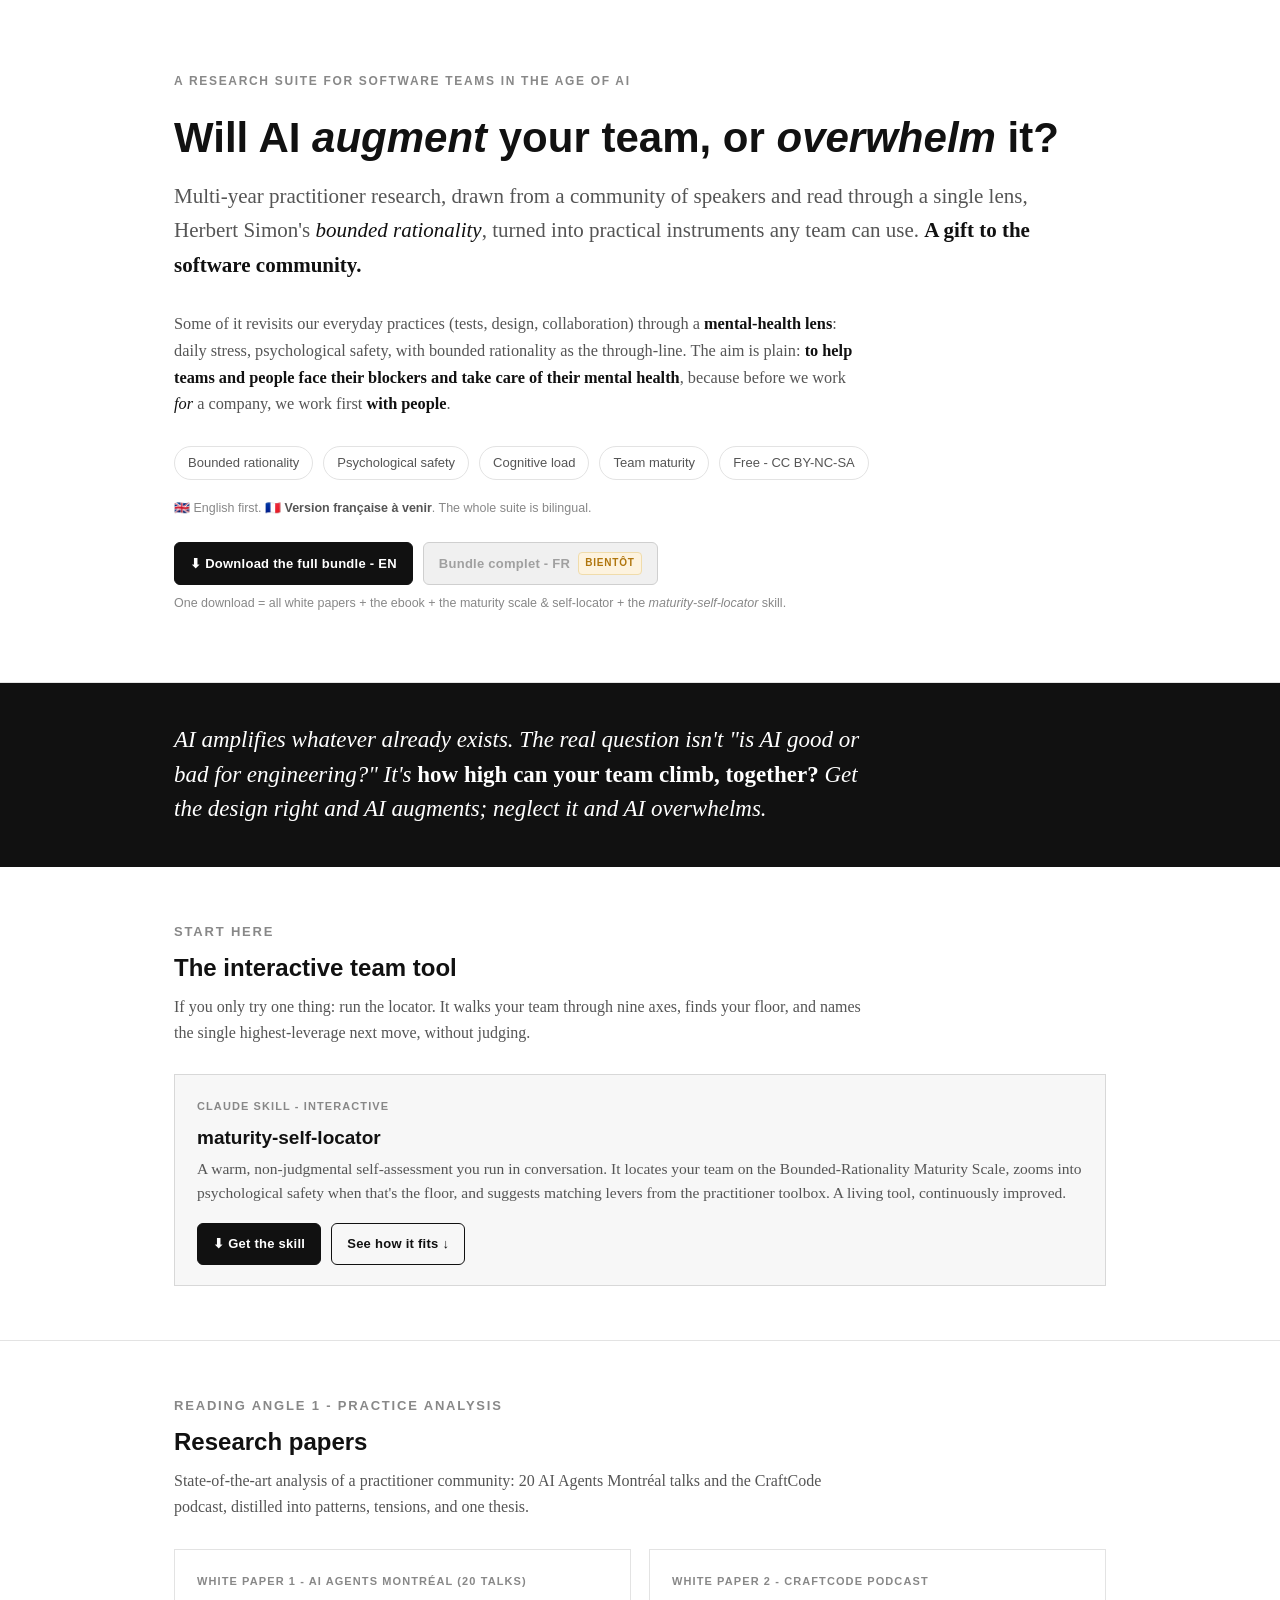
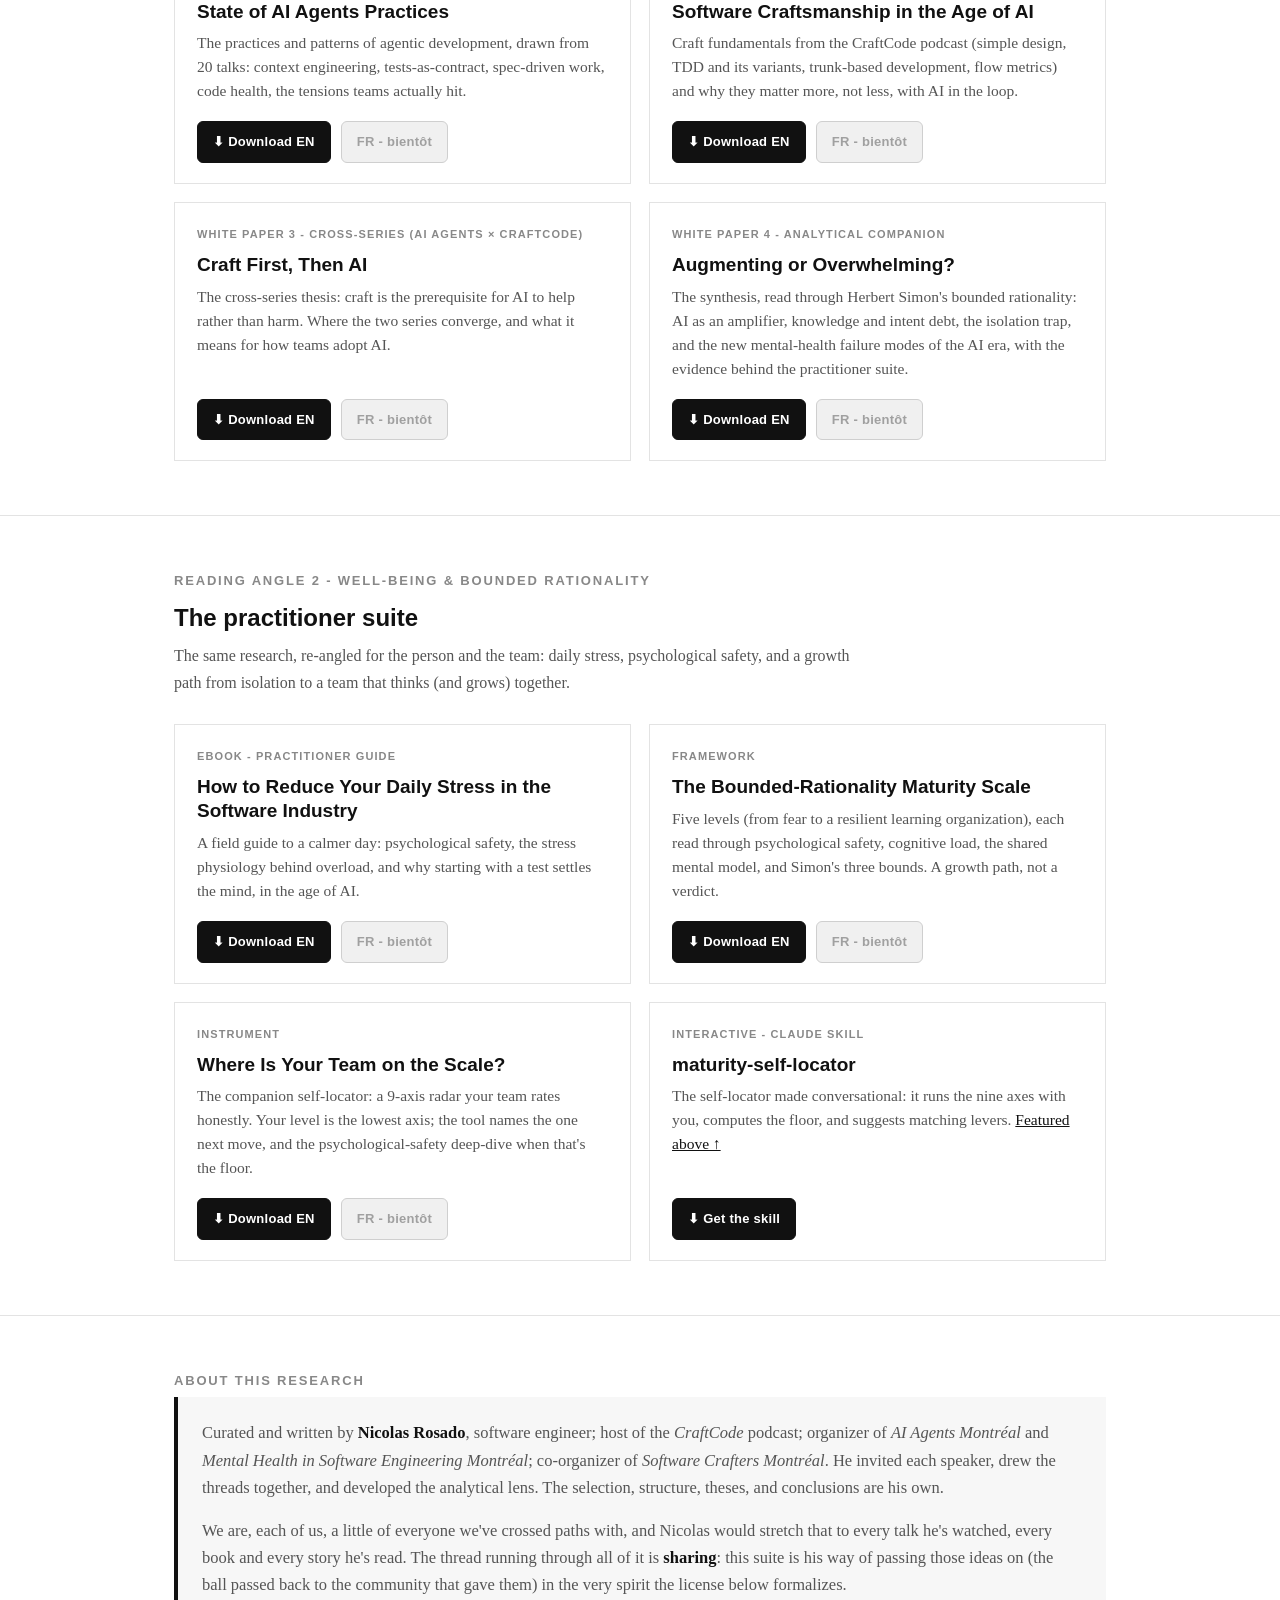
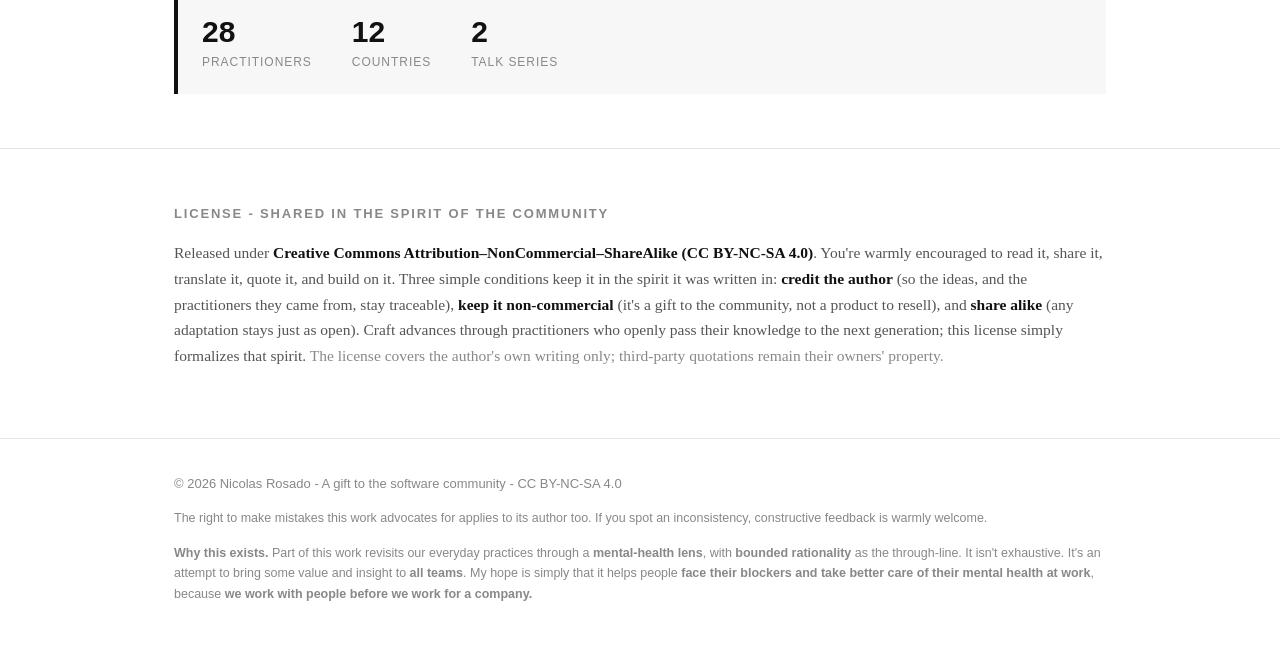
==== research/bounded-rationality/index.html @ 5bdb42a4 "Landing: wire download CTAs to GitHub Release v1.0.0 (EN), remove build note Bundle + 7 docs + the m" ====
<!DOCTYPE html>
<html lang="en">
<head>
<meta charset="utf-8">
<meta name="viewport" content="width=device-width, initial-scale=1">
<title>Augmenting or Overwhelming? A research suite for software teams in the age of AI</title>
<meta name="description" content="A free research suite for software teams in the age of AI: three research papers, a practitioner ebook, a maturity scale, and an interactive team tool. Read through one lens: Herbert Simon's bounded rationality. A gift to the software community (CC BY-NC-SA).">
<style>
  :root{
    --ink:#111; --body:#1a1a1a; --muted:#555; --faint:#888; --hair:#e3e3e3;
    --bg:#ffffff; --panel:#f7f7f7; --panel2:#fafafa;
    --sans:'Helvetica Neue',Arial,sans-serif; --serif:Georgia,'Times New Roman',serif;
    --maxw:980px;
  }
  *{box-sizing:border-box}
  html{scroll-behavior:smooth}
  body{margin:0;background:var(--bg);color:var(--body);font-family:var(--serif);font-size:18px;line-height:1.65;-webkit-font-smoothing:antialiased}
  a{color:var(--ink)}
  .wrap{max-width:var(--maxw);margin:0 auto;padding:0 24px}
  h1,h2,h3,.k{font-family:var(--sans)}
  .k{font-size:12px;text-transform:uppercase;letter-spacing:.14em;color:var(--faint);font-weight:700}

  /* hero */
  header.hero{border-bottom:1px solid var(--hair);padding:72px 0 56px}
  .hero .k{margin-bottom:22px}
  .hero h1{font-size:42px;line-height:1.12;font-weight:800;color:var(--ink);margin:0 0 18px}
  .hero .lede{font-size:21px;color:var(--muted);margin:0 0 28px;max-width:42em}
  .hero .lede em{font-style:italic;color:var(--ink)}
  .tags{display:flex;flex-wrap:wrap;gap:10px;font-family:var(--sans);font-size:13px}
  .tag{border:1px solid var(--hair);border-radius:999px;padding:5px 13px;color:var(--muted)}

  /* thesis band */
  .thesis{background:var(--ink);color:#fff;margin:0;padding:40px 0}
  .thesis p{font-family:var(--serif);font-style:italic;font-size:23px;line-height:1.5;margin:0;max-width:30em}
  .thesis strong{font-style:normal;font-weight:700}

  section{padding:54px 0}
  section + section{border-top:1px solid var(--hair)}
  .sec-h{margin:0 0 6px;font-size:13px}
  .sec-sub{color:var(--muted);font-size:16px;margin:0 0 28px;max-width:44em}
  h2.group{font-size:24px;font-weight:800;color:var(--ink);margin:0 0 6px}

  /* cards */
  .grid{display:grid;grid-template-columns:1fr 1fr;gap:18px}
  @media(max-width:720px){.grid{grid-template-columns:1fr}.hero h1{font-size:32px}}
  .card{border:1px solid var(--hair);background:var(--bg);padding:22px 22px 20px;display:flex;flex-direction:column}
  .card .doctype{font-family:var(--sans);font-size:11px;text-transform:uppercase;letter-spacing:.1em;color:var(--faint);font-weight:700;margin-bottom:10px}
  .card h3{font-size:19px;line-height:1.25;font-weight:700;color:var(--ink);margin:0 0 8px}
  .card p{font-size:15.5px;color:var(--muted);line-height:1.55;margin:0 0 18px;flex:1}
  .card.feature{grid-column:1 / -1;background:var(--panel);border-color:#d8d8d8}

  /* buttons */
  .btns{display:flex;flex-wrap:wrap;gap:10px;font-family:var(--sans)}
  .btn{font-size:13px;font-weight:700;letter-spacing:.02em;padding:9px 15px;border-radius:6px;border:1px solid var(--ink);background:var(--ink);color:#fff;text-decoration:none;display:inline-flex;align-items:center;gap:8px}
  .btn.ghost{background:transparent;color:var(--ink)}
  .btn[aria-disabled="true"]{border-color:#cfcfcf;background:#f0f0f0;color:#a0a0a0;cursor:not-allowed}
  .soon{font-size:10px;font-weight:700;text-transform:uppercase;letter-spacing:.08em;color:#b0760e;background:#fdf3df;border:1px solid #f0dcab;border-radius:4px;padding:2px 6px}

  /* about / license */
  .panelbox{background:var(--panel);border-left:4px solid var(--ink);padding:22px 24px;margin:0}
  .stats{display:flex;gap:40px;flex-wrap:wrap;margin:18px 0 0}
  .stat .n{font-family:var(--sans);font-size:30px;font-weight:800;color:var(--ink);line-height:1}
  .stat .l{font-family:var(--sans);font-size:12px;color:var(--faint);text-transform:uppercase;letter-spacing:.08em;margin-top:6px}
  .license{font-size:15.5px;color:var(--muted)}
  .license strong{color:var(--ink)}

  footer{border-top:1px solid var(--hair);padding:34px 0 56px;font-family:var(--sans);font-size:13px;color:var(--faint)}
  footer a{color:var(--muted)}
  .note{font-family:var(--sans);font-size:12.5px;color:var(--faint);margin-top:14px}
</style>
</head>
<body>

<header class="hero">
  <div class="wrap">
    <div class="k">A research suite for software teams in the age of AI</div>
    <h1>Will AI <em>augment</em> your team, or <em>overwhelm</em> it?</h1>
    <p class="lede">Multi-year practitioner research, drawn from a community of speakers and read through a single lens, Herbert&nbsp;Simon's <em>bounded rationality</em>, turned into practical instruments any team can use. <strong style="color:var(--ink)">A gift to the software community.</strong></p>
    <p class="lede" style="font-size:1.02rem;color:var(--muted)">Some of it revisits our everyday practices (tests, design, collaboration) through a <strong style="color:var(--ink)">mental-health lens</strong>: daily stress, psychological safety, with bounded rationality as the through-line. The aim is plain: <strong style="color:var(--ink)">to help teams and people face their blockers and take care of their mental health</strong>, because before we work <em>for</em> a company, we work first <strong style="color:var(--ink)">with people</strong>.</p>
    <div class="tags">
      <span class="tag">Bounded rationality</span>
      <span class="tag">Psychological safety</span>
      <span class="tag">Cognitive load</span>
      <span class="tag">Team maturity</span>
      <span class="tag">Free - CC BY-NC-SA</span>
    </div>
    <p class="note" style="margin-top:18px">🇬🇧 English first. 🇫🇷 <strong style="color:var(--muted)">Version française à venir</strong>. The whole suite is bilingual.</p>
    <div class="btns" style="margin-top:24px">
      <a class="btn" href="https://github.com/nicolasrosado/aiagents-montreal/releases/download/bounded-rationality-v1.0.0/bounded-rationality-suite-en-v1.0.0.zip">⬇ Download the full bundle - EN</a>
      <span class="btn ghost" aria-disabled="true">Bundle complet - FR <span class="soon">bientôt</span></span>
    </div>
    <p class="note" style="margin-top:8px">One download = all white papers + the ebook + the maturity scale &amp; self-locator + the <em>maturity-self-locator</em> skill.</p>
  </div>
</header>

<div class="thesis">
  <div class="wrap">
    <p>AI amplifies whatever already exists. The real question isn't <em>"is AI good or bad for engineering?"</em> It's <strong>how high can your team climb, together?</strong> Get the design right and AI augments; neglect it and AI overwhelms.</p>
  </div>
</div>

<!-- INTERACTIVE TOOL - featured -->
<section id="start">
  <div class="wrap">
    <div class="k sec-h">Start here</div>
    <h2 class="group">The interactive team tool</h2>
    <p class="sec-sub">If you only try one thing: run the locator. It walks your team through nine axes, finds your floor, and names the single highest-leverage next move, without judging.</p>
    <div class="grid">
      <div class="card feature">
        <div class="doctype">Claude skill - interactive</div>
        <h3>maturity-self-locator</h3>
        <p>A warm, non-judgmental self-assessment you run in conversation. It locates your team on the Bounded-Rationality Maturity Scale, zooms into psychological safety when that's the floor, and suggests matching levers from the practitioner toolbox. A living tool, continuously improved.</p>
        <div class="btns">
          <a class="btn" href="https://github.com/nicolasrosado/aiagents-montreal/releases/download/bounded-rationality-v1.0.0/maturity-self-locator-skill-v1.0.0.zip">⬇ Get the skill</a>
          <a class="btn ghost" href="#suite">See how it fits ↓</a>
        </div>
      </div>
    </div>
  </div>
</section>

<!-- RESEARCH PAPERS -->
<section id="suite">
  <div class="wrap">
    <div class="k sec-h">Reading angle 1 - practice analysis</div>
    <h2 class="group">Research papers</h2>
    <p class="sec-sub">State-of-the-art analysis of a practitioner community: 20 AI Agents Montréal talks and the CraftCode podcast, distilled into patterns, tensions, and one thesis.</p>
    <div class="grid">

      <div class="card">
        <div class="doctype">White paper 1 - AI Agents Montréal (20 talks)</div>
        <h3>State of AI Agents Practices</h3>
        <p>The practices and patterns of agentic development, drawn from 20 talks: context engineering, tests-as-contract, spec-driven work, code health, the tensions teams actually hit.</p>
        <div class="btns"><a class="btn" href="https://github.com/nicolasrosado/aiagents-montreal/releases/download/bounded-rationality-v1.0.0/state-of-ai-agents-practices.pdf">⬇ Download EN</a><span class="btn ghost" aria-disabled="true">FR - bientôt</span></div>
      </div>

      <div class="card">
        <div class="doctype">White paper 2 - CraftCode podcast</div>
        <h3>Software Craftsmanship in the Age of AI</h3>
        <p>Craft fundamentals from the CraftCode podcast (simple design, TDD and its variants, trunk-based development, flow metrics) and why they matter more, not less, with AI in the loop.</p>
        <div class="btns"><a class="btn" href="https://github.com/nicolasrosado/aiagents-montreal/releases/download/bounded-rationality-v1.0.0/software-craftsmanship-in-the-age-of-ai.pdf">⬇ Download EN</a><span class="btn ghost" aria-disabled="true">FR - bientôt</span></div>
      </div>

      <div class="card">
        <div class="doctype">White paper 3 - cross-series (AI Agents × CraftCode)</div>
        <h3>Craft First, Then AI</h3>
        <p>The cross-series thesis: craft is the prerequisite for AI to help rather than harm. Where the two series converge, and what it means for how teams adopt AI.</p>
        <div class="btns"><a class="btn" href="https://github.com/nicolasrosado/aiagents-montreal/releases/download/bounded-rationality-v1.0.0/craft-first-then-ai.pdf">⬇ Download EN</a><span class="btn ghost" aria-disabled="true">FR - bientôt</span></div>
      </div>

      <div class="card">
        <div class="doctype">White paper 4 - analytical companion</div>
        <h3>Augmenting or Overwhelming?</h3>
        <p>The synthesis, read through Herbert Simon's bounded rationality: AI as an amplifier, knowledge and intent debt, the isolation trap, and the new mental-health failure modes of the AI era, with the evidence behind the practitioner suite.</p>
        <div class="btns"><a class="btn" href="https://github.com/nicolasrosado/aiagents-montreal/releases/download/bounded-rationality-v1.0.0/augmenting-or-overwhelming.pdf">⬇ Download EN</a><span class="btn ghost" aria-disabled="true">FR - bientôt</span></div>
      </div>

    </div>
  </div>
</section>

<!-- PRACTITIONER SUITE -->
<section id="practitioner">
  <div class="wrap">
    <div class="k sec-h">Reading angle 2 - well-being &amp; bounded rationality</div>
    <h2 class="group">The practitioner suite</h2>
    <p class="sec-sub">The same research, re-angled for the person and the team: daily stress, psychological safety, and a growth path from isolation to a team that thinks (and grows) together.</p>
    <div class="grid">

      <div class="card">
        <div class="doctype">Ebook - practitioner guide</div>
        <h3>How to Reduce Your Daily Stress in the Software Industry</h3>
        <p>A field guide to a calmer day: psychological safety, the stress physiology behind overload, and why starting with a test settles the mind, in the age of AI.</p>
        <div class="btns"><a class="btn" href="https://github.com/nicolasrosado/aiagents-montreal/releases/download/bounded-rationality-v1.0.0/how-to-reduce-your-daily-stress.pdf">⬇ Download EN</a><span class="btn ghost" aria-disabled="true">FR - bientôt</span></div>
      </div>

      <div class="card">
        <div class="doctype">Framework</div>
        <h3>The Bounded-Rationality Maturity Scale</h3>
        <p>Five levels (from fear to a resilient learning organization), each read through psychological safety, cognitive load, the shared mental model, and Simon's three bounds. A growth path, not a verdict.</p>
        <div class="btns"><a class="btn" href="https://github.com/nicolasrosado/aiagents-montreal/releases/download/bounded-rationality-v1.0.0/bounded-rationality-maturity-scale.pdf">⬇ Download EN</a><span class="btn ghost" aria-disabled="true">FR - bientôt</span></div>
      </div>

      <div class="card">
        <div class="doctype">Instrument</div>
        <h3>Where Is Your Team on the Scale?</h3>
        <p>The companion self-locator: a 9-axis radar your team rates honestly. Your level is the lowest axis; the tool names the one next move, and the psychological-safety deep-dive when that's the floor.</p>
        <div class="btns"><a class="btn" href="https://github.com/nicolasrosado/aiagents-montreal/releases/download/bounded-rationality-v1.0.0/where-is-your-team-on-the-scale.pdf">⬇ Download EN</a><span class="btn ghost" aria-disabled="true">FR - bientôt</span></div>
      </div>

      <div class="card">
        <div class="doctype">Interactive - Claude skill</div>
        <h3>maturity-self-locator</h3>
        <p>The self-locator made conversational: it runs the nine axes with you, computes the floor, and suggests matching levers. <a href="#start">Featured above ↑</a></p>
        <div class="btns"><a class="btn" href="https://github.com/nicolasrosado/aiagents-montreal/releases/download/bounded-rationality-v1.0.0/maturity-self-locator-skill-v1.0.0.zip">⬇ Get the skill</a></div>
      </div>

    </div>
  </div>
</section>

<!-- ABOUT / PROVENANCE -->
<section id="about">
  <div class="wrap">
    <div class="k sec-h">About this research</div>
    <div class="panelbox">
      <p style="margin:0;color:var(--muted);font-size:16.5px">Curated and written by <strong style="color:var(--ink)">Nicolas Rosado</strong>, software engineer; host of the <em>CraftCode</em> podcast; organizer of <em>AI Agents Montréal</em> and <em>Mental Health in Software Engineering Montréal</em>; co-organizer of <em>Software Crafters Montréal</em>. He invited each speaker, drew the threads together, and developed the analytical lens. The selection, structure, theses, and conclusions are his own.</p>
      <p style="margin:1rem 0 0;color:var(--muted);font-size:16.5px">We are, each of us, a little of everyone we've crossed paths with, and Nicolas would stretch that to every talk he's watched, every book and every story he's read. The thread running through all of it is <strong style="color:var(--ink)">sharing</strong>: this suite is his way of passing those ideas on (the ball passed back to the community that gave them) in the very spirit the license below formalizes.</p>
      <div class="stats">
        <div class="stat"><div class="n">28</div><div class="l">practitioners</div></div>
        <div class="stat"><div class="n">12</div><div class="l">countries</div></div>
        <div class="stat"><div class="n">2</div><div class="l">talk series</div></div>
      </div>
    </div>
  </div>
</section>

<!-- LICENSE -->
<section id="license">
  <div class="wrap">
    <div class="k sec-h">License - shared in the spirit of the community</div>
    <p class="license">Released under <strong>Creative Commons Attribution–NonCommercial–ShareAlike (CC BY-NC-SA 4.0)</strong>. You're warmly encouraged to read it, share it, translate it, quote it, and build on it. Three simple conditions keep it in the spirit it was written in: <strong>credit the author</strong> (so the ideas, and the practitioners they came from, stay traceable), <strong>keep it non-commercial</strong> (it's a gift to the community, not a product to resell), and <strong>share alike</strong> (any adaptation stays just as open). Craft advances through practitioners who openly pass their knowledge to the next generation; this license simply formalizes that spirit. <span style="color:var(--faint)">The license covers the author's own writing only; third-party quotations remain their owners' property.</span></p>
  </div>
</section>

<footer>
  <div class="wrap">
    <div>© 2026 Nicolas Rosado - A gift to the software community - CC BY-NC-SA 4.0</div>
    <div class="note">The right to make mistakes this work advocates for applies to its author too. If you spot an inconsistency, constructive feedback is warmly welcome.</div>
    <div class="note"><strong>Why this exists.</strong> Part of this work revisits our everyday practices through a <strong>mental-health lens</strong>, with <strong>bounded rationality</strong> as the through-line. It isn't exhaustive. It's an attempt to bring some value and insight to <strong>all teams</strong>. My hope is simply that it helps people <strong>face their blockers and take better care of their mental health at work</strong>, because <strong>we work with people before we work for a company.</strong></div>
  </div>
</footer>

</body>
</html>
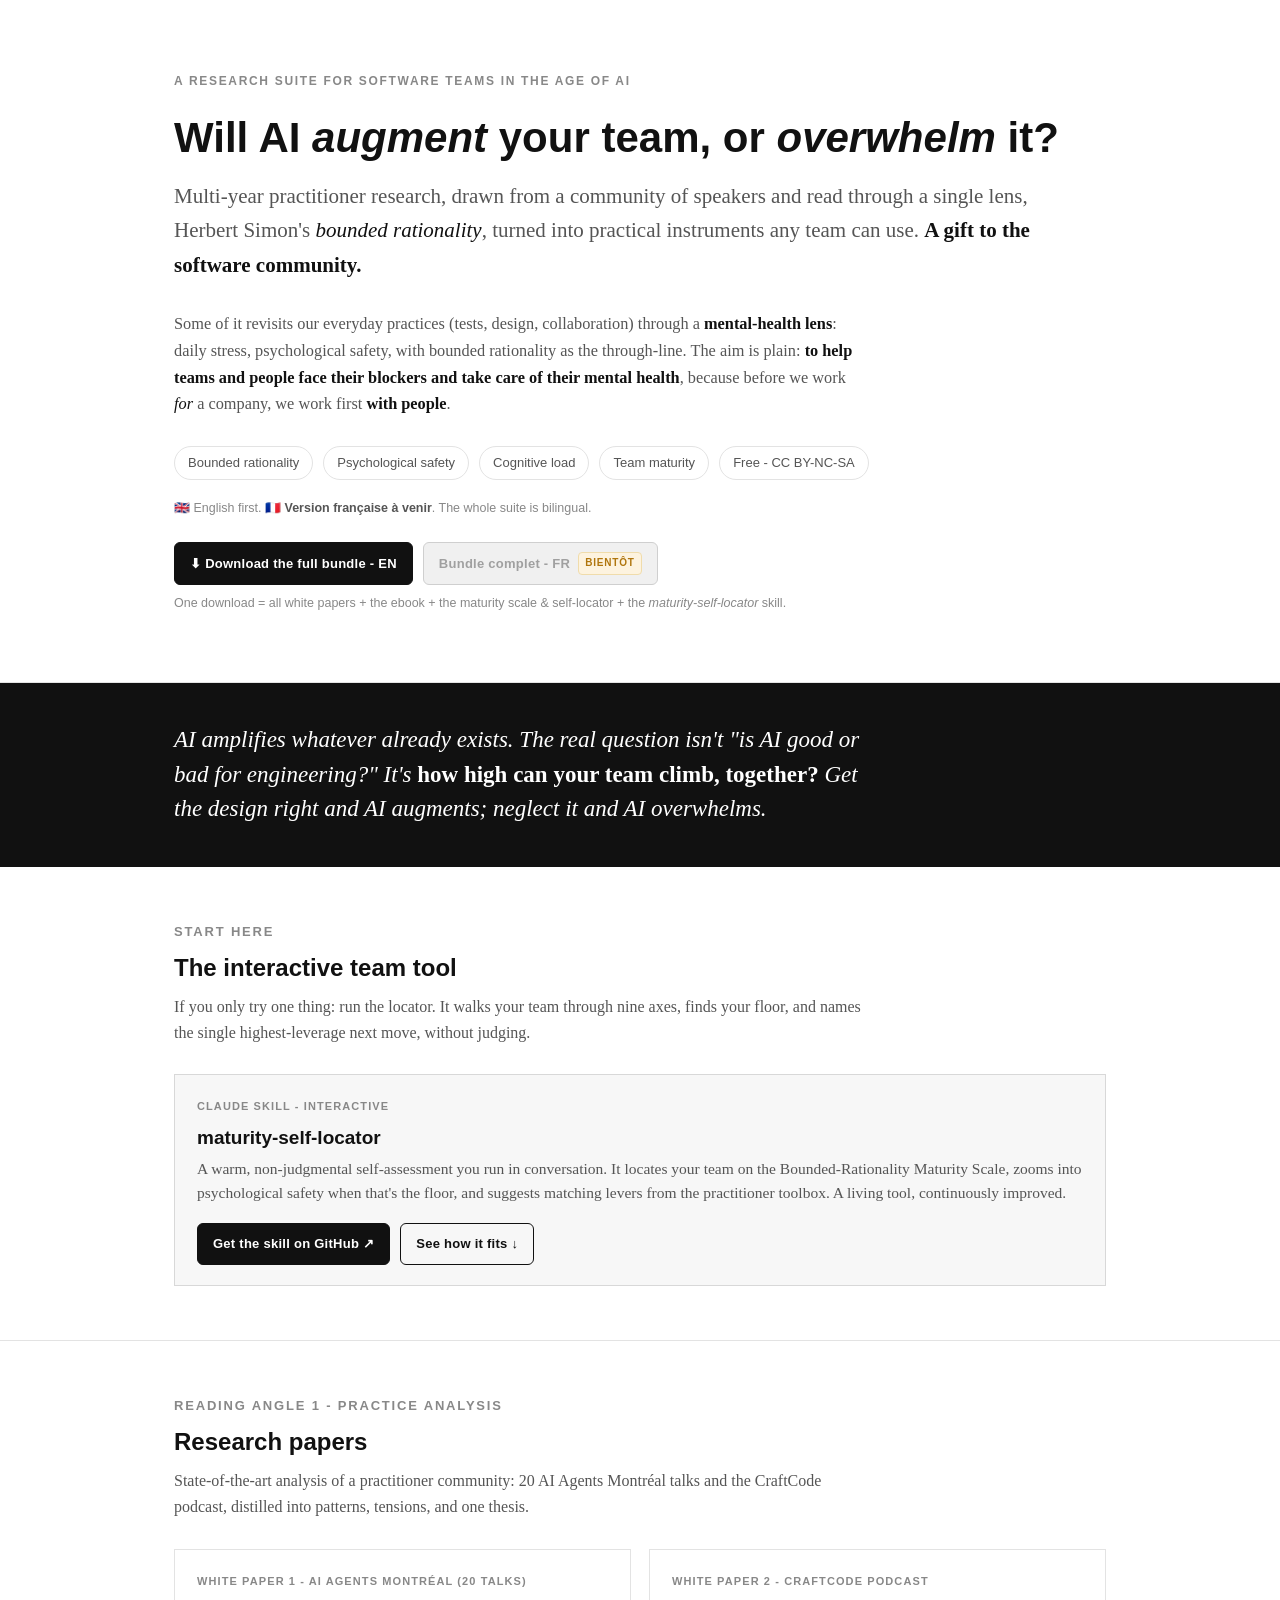
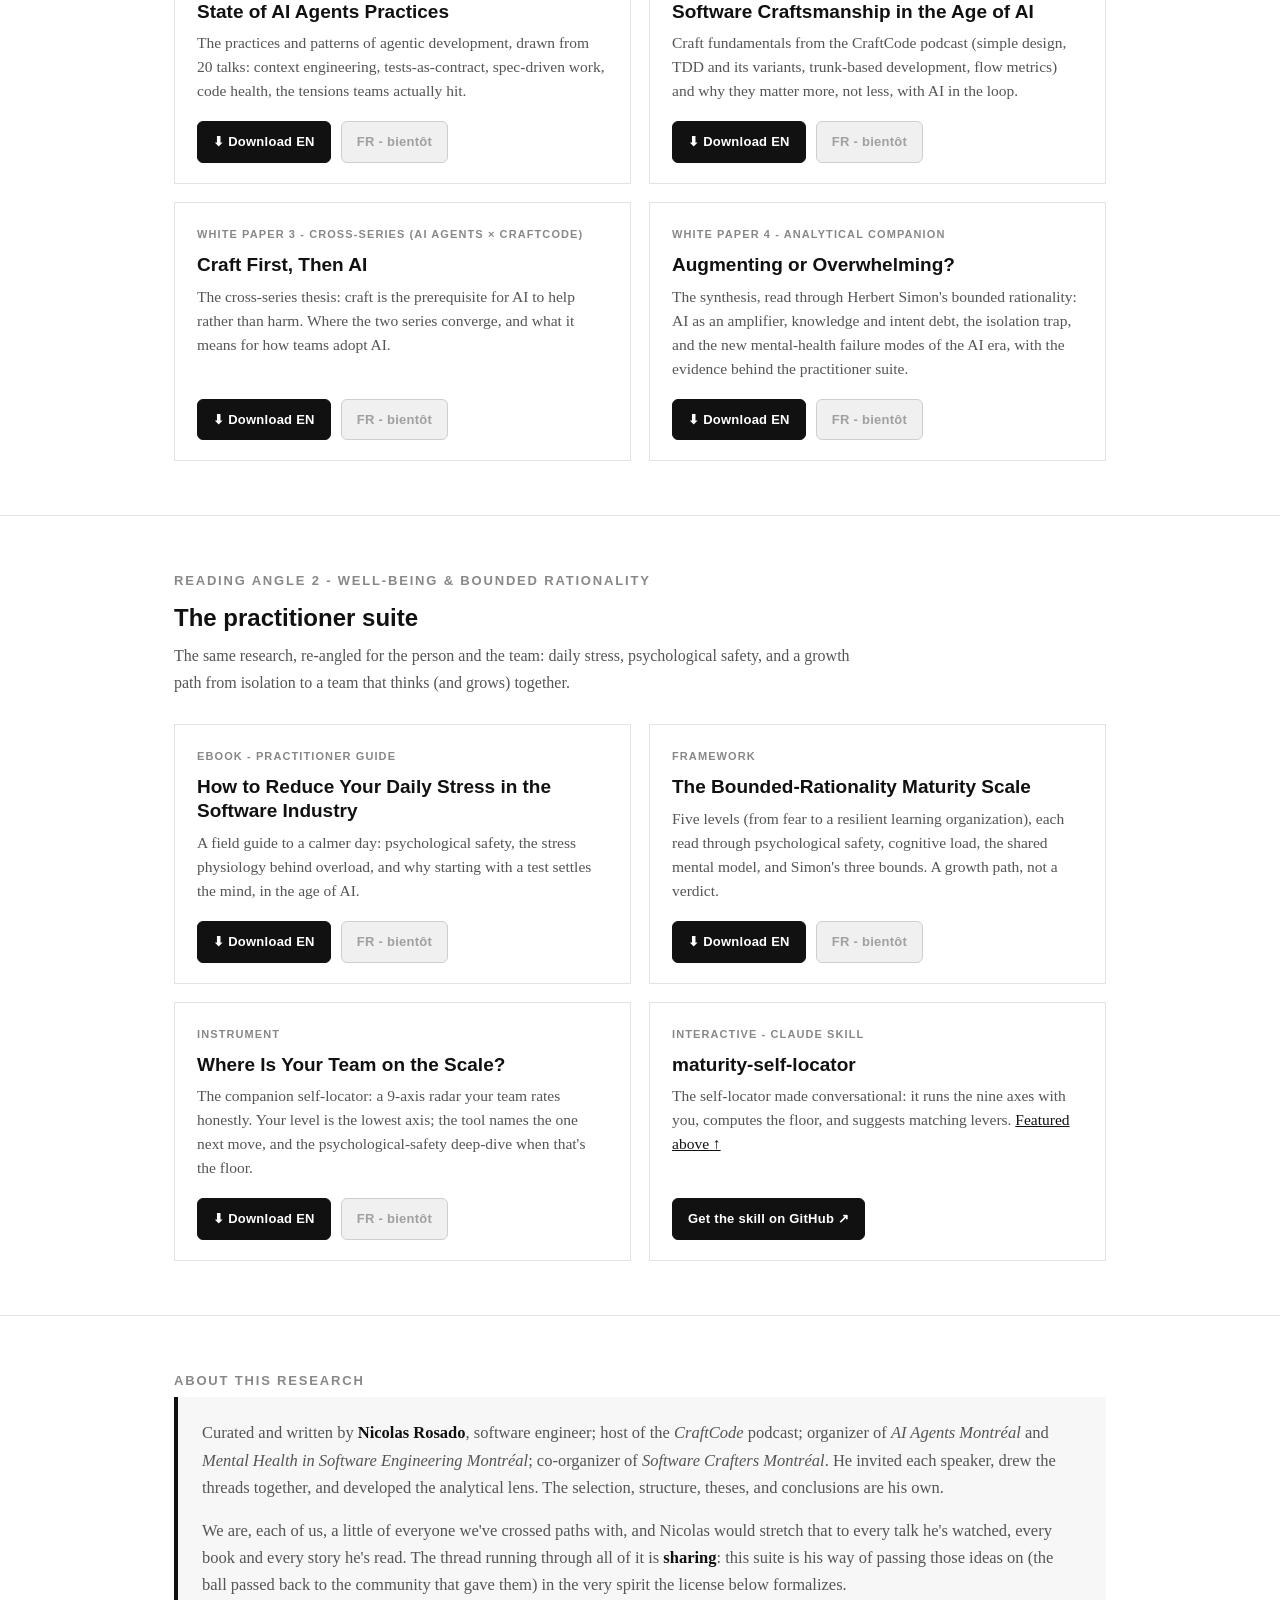
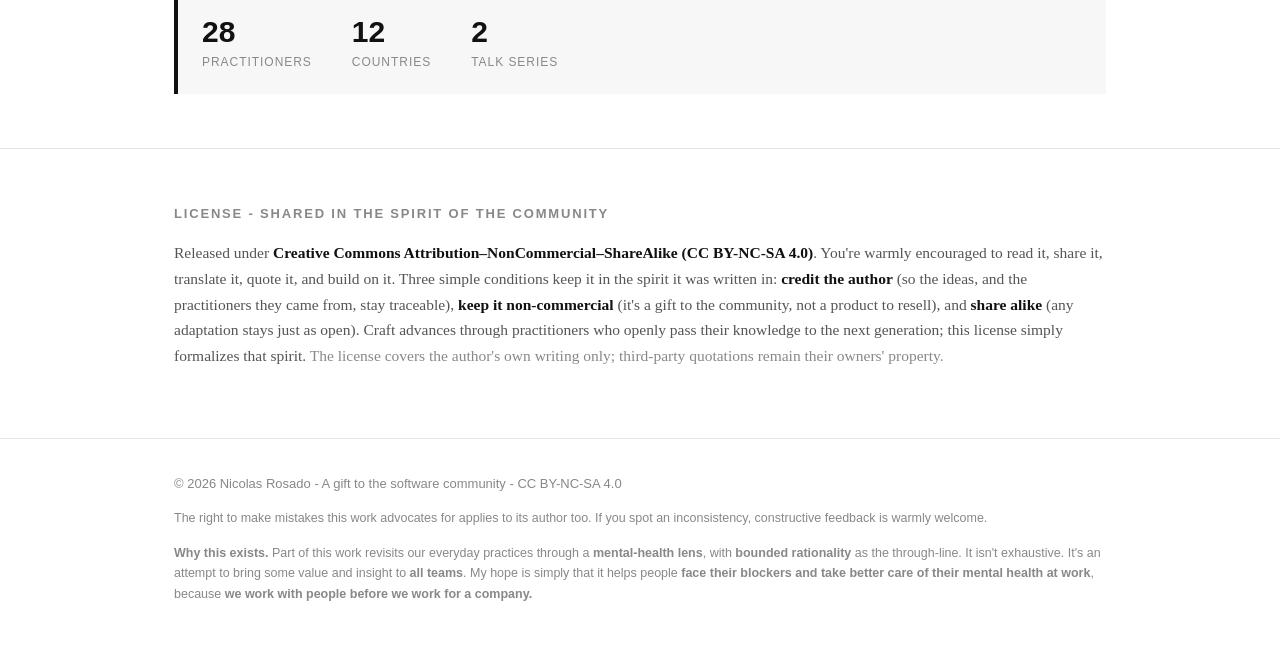
==== commit d159c3e0: "Landing: point the maturity-self-locator skill to its own repo The skill now has a dedicated, follow" ====
--- a/research/bounded-rationality/index.html
+++ b/research/bounded-rationality/index.html
@@ -111,7 +111,7 @@
         <h3>maturity-self-locator</h3>
         <p>A warm, non-judgmental self-assessment you run in conversation. It locates your team on the Bounded-Rationality Maturity Scale, zooms into psychological safety when that's the floor, and suggests matching levers from the practitioner toolbox. A living tool, continuously improved.</p>
         <div class="btns">
-          <a class="btn" href="https://github.com/nicolasrosado/aiagents-montreal/releases/download/bounded-rationality-v1.0.0/maturity-self-locator-skill-v1.0.0.zip">⬇ Get the skill</a>
+          <a class="btn" href="https://github.com/nicolasrosado/team-maturity-self-locator">Get the skill on GitHub ↗</a>
           <a class="btn ghost" href="#suite">See how it fits ↓</a>
         </div>
       </div>
@@ -192,7 +192,7 @@
         <div class="doctype">Interactive - Claude skill</div>
         <h3>maturity-self-locator</h3>
         <p>The self-locator made conversational: it runs the nine axes with you, computes the floor, and suggests matching levers. <a href="#start">Featured above ↑</a></p>
-        <div class="btns"><a class="btn" href="https://github.com/nicolasrosado/aiagents-montreal/releases/download/bounded-rationality-v1.0.0/maturity-self-locator-skill-v1.0.0.zip">⬇ Get the skill</a></div>
+        <div class="btns"><a class="btn" href="https://github.com/nicolasrosado/team-maturity-self-locator">Get the skill on GitHub ↗</a></div>
       </div>
 
     </div>
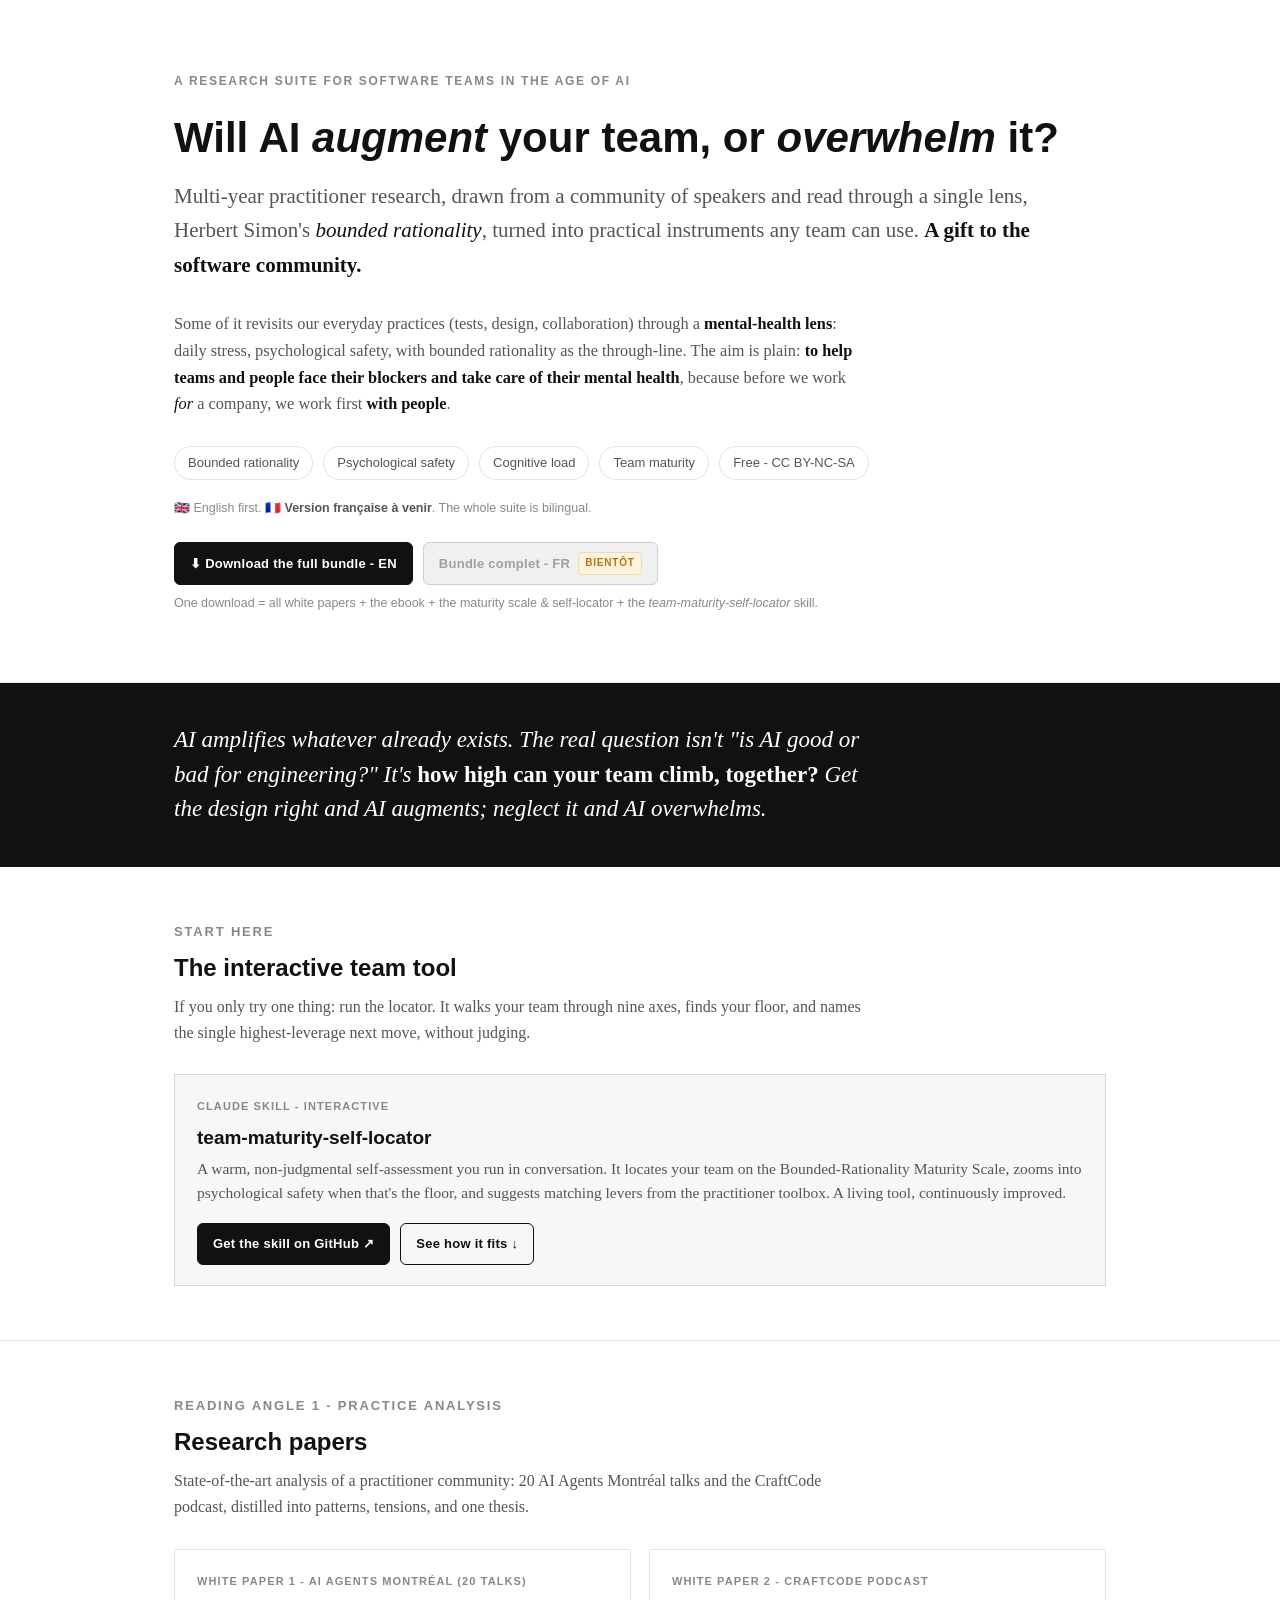
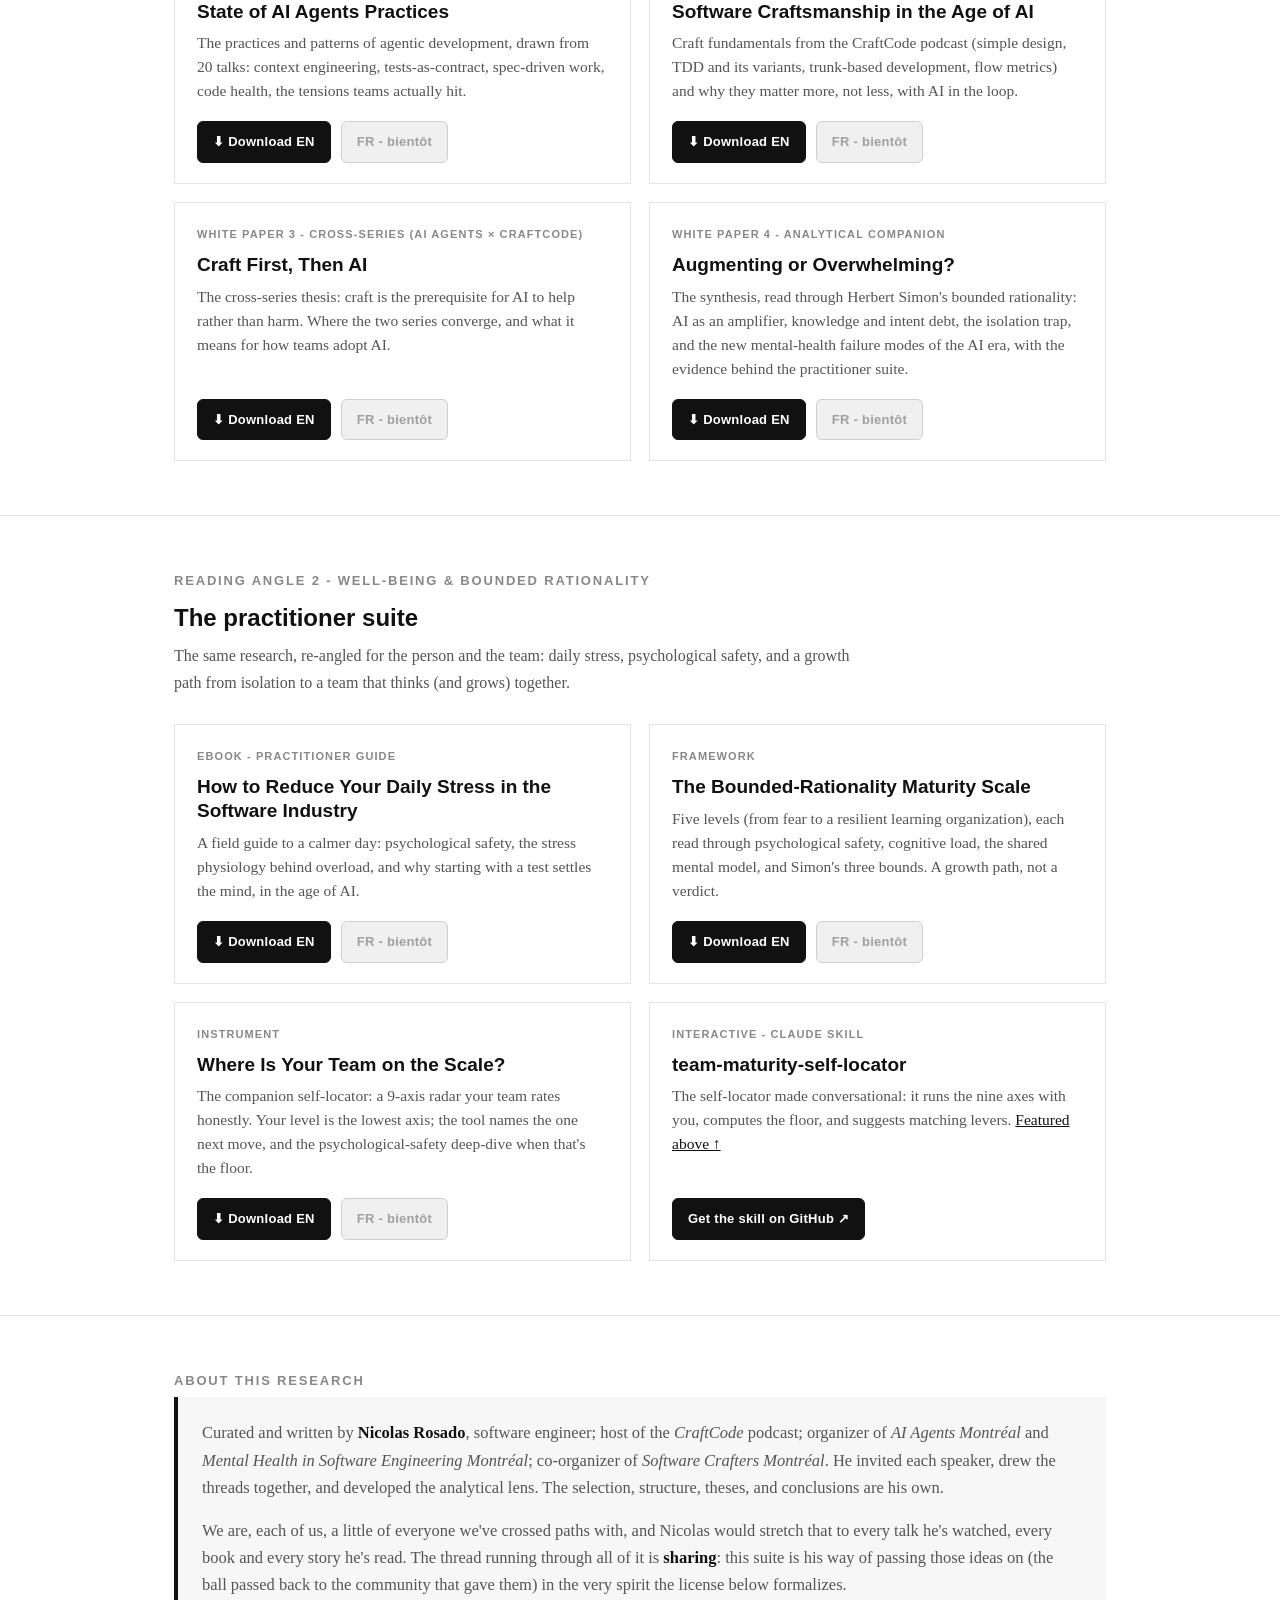
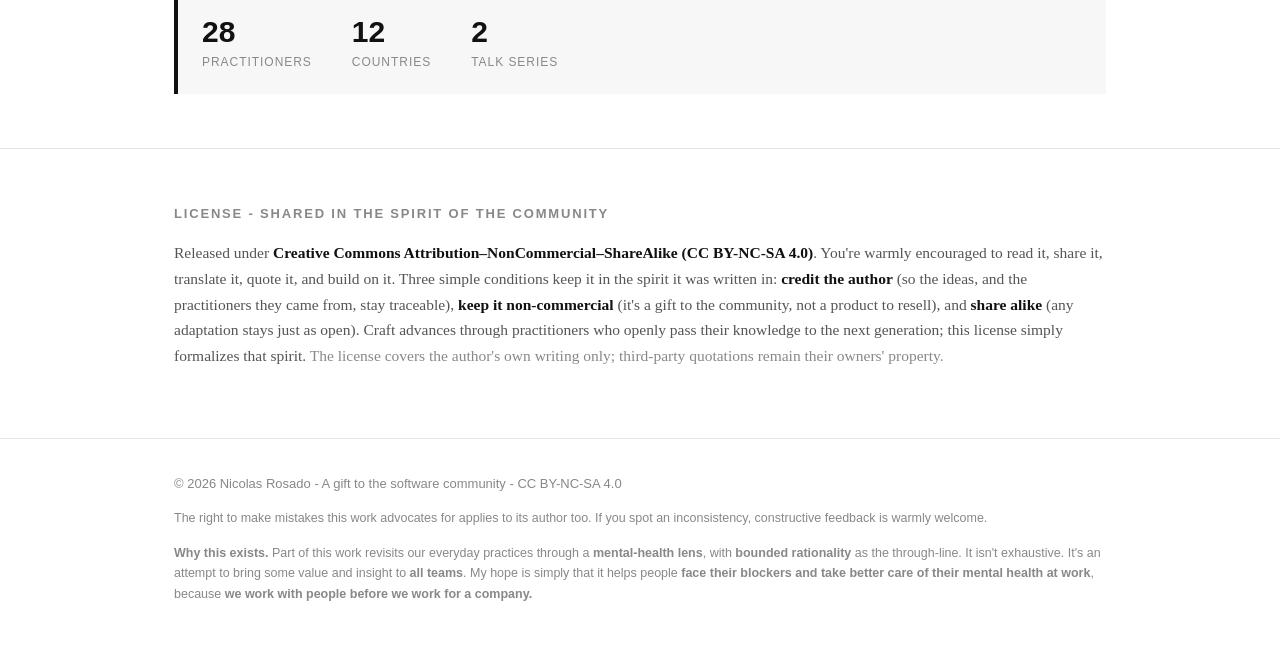
==== commit 9defa9fb: "Landing: rename skill mentions to team-maturity-self-locator Match the skill's new invocation name (" ====
--- a/research/bounded-rationality/index.html
+++ b/research/bounded-rationality/index.html
@@ -89,7 +89,7 @@
       <a class="btn" href="https://github.com/nicolasrosado/aiagents-montreal/releases/download/bounded-rationality-v1.0.0/bounded-rationality-suite-en-v1.0.0.zip">⬇ Download the full bundle - EN</a>
       <span class="btn ghost" aria-disabled="true">Bundle complet - FR <span class="soon">bientôt</span></span>
     </div>
-    <p class="note" style="margin-top:8px">One download = all white papers + the ebook + the maturity scale &amp; self-locator + the <em>maturity-self-locator</em> skill.</p>
+    <p class="note" style="margin-top:8px">One download = all white papers + the ebook + the maturity scale &amp; self-locator + the <em>team-maturity-self-locator</em> skill.</p>
   </div>
 </header>
 
@@ -108,7 +108,7 @@
     <div class="grid">
       <div class="card feature">
         <div class="doctype">Claude skill - interactive</div>
-        <h3>maturity-self-locator</h3>
+        <h3>team-maturity-self-locator</h3>
         <p>A warm, non-judgmental self-assessment you run in conversation. It locates your team on the Bounded-Rationality Maturity Scale, zooms into psychological safety when that's the floor, and suggests matching levers from the practitioner toolbox. A living tool, continuously improved.</p>
         <div class="btns">
           <a class="btn" href="https://github.com/nicolasrosado/team-maturity-self-locator">Get the skill on GitHub ↗</a>
@@ -190,7 +190,7 @@
 
       <div class="card">
         <div class="doctype">Interactive - Claude skill</div>
-        <h3>maturity-self-locator</h3>
+        <h3>team-maturity-self-locator</h3>
         <p>The self-locator made conversational: it runs the nine axes with you, computes the floor, and suggests matching levers. <a href="#start">Featured above ↑</a></p>
         <div class="btns"><a class="btn" href="https://github.com/nicolasrosado/team-maturity-self-locator">Get the skill on GitHub ↗</a></div>
       </div>
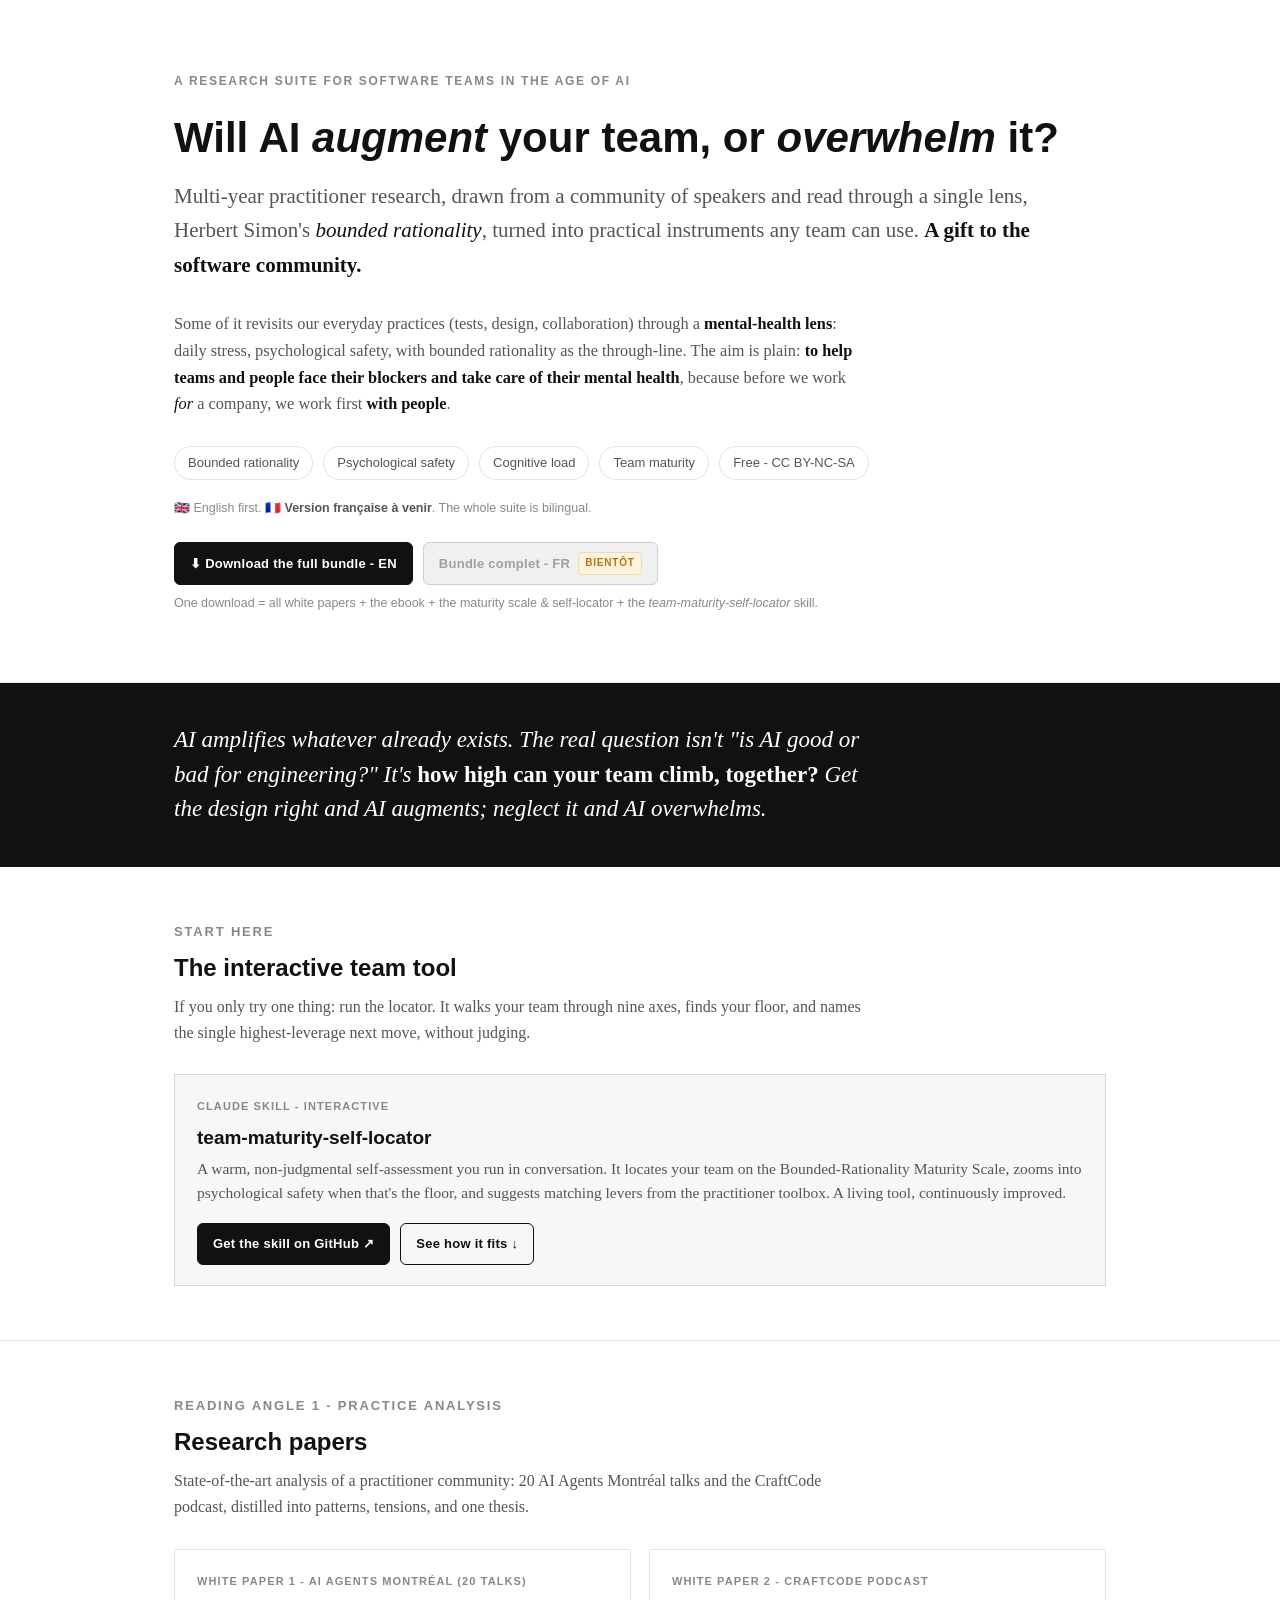
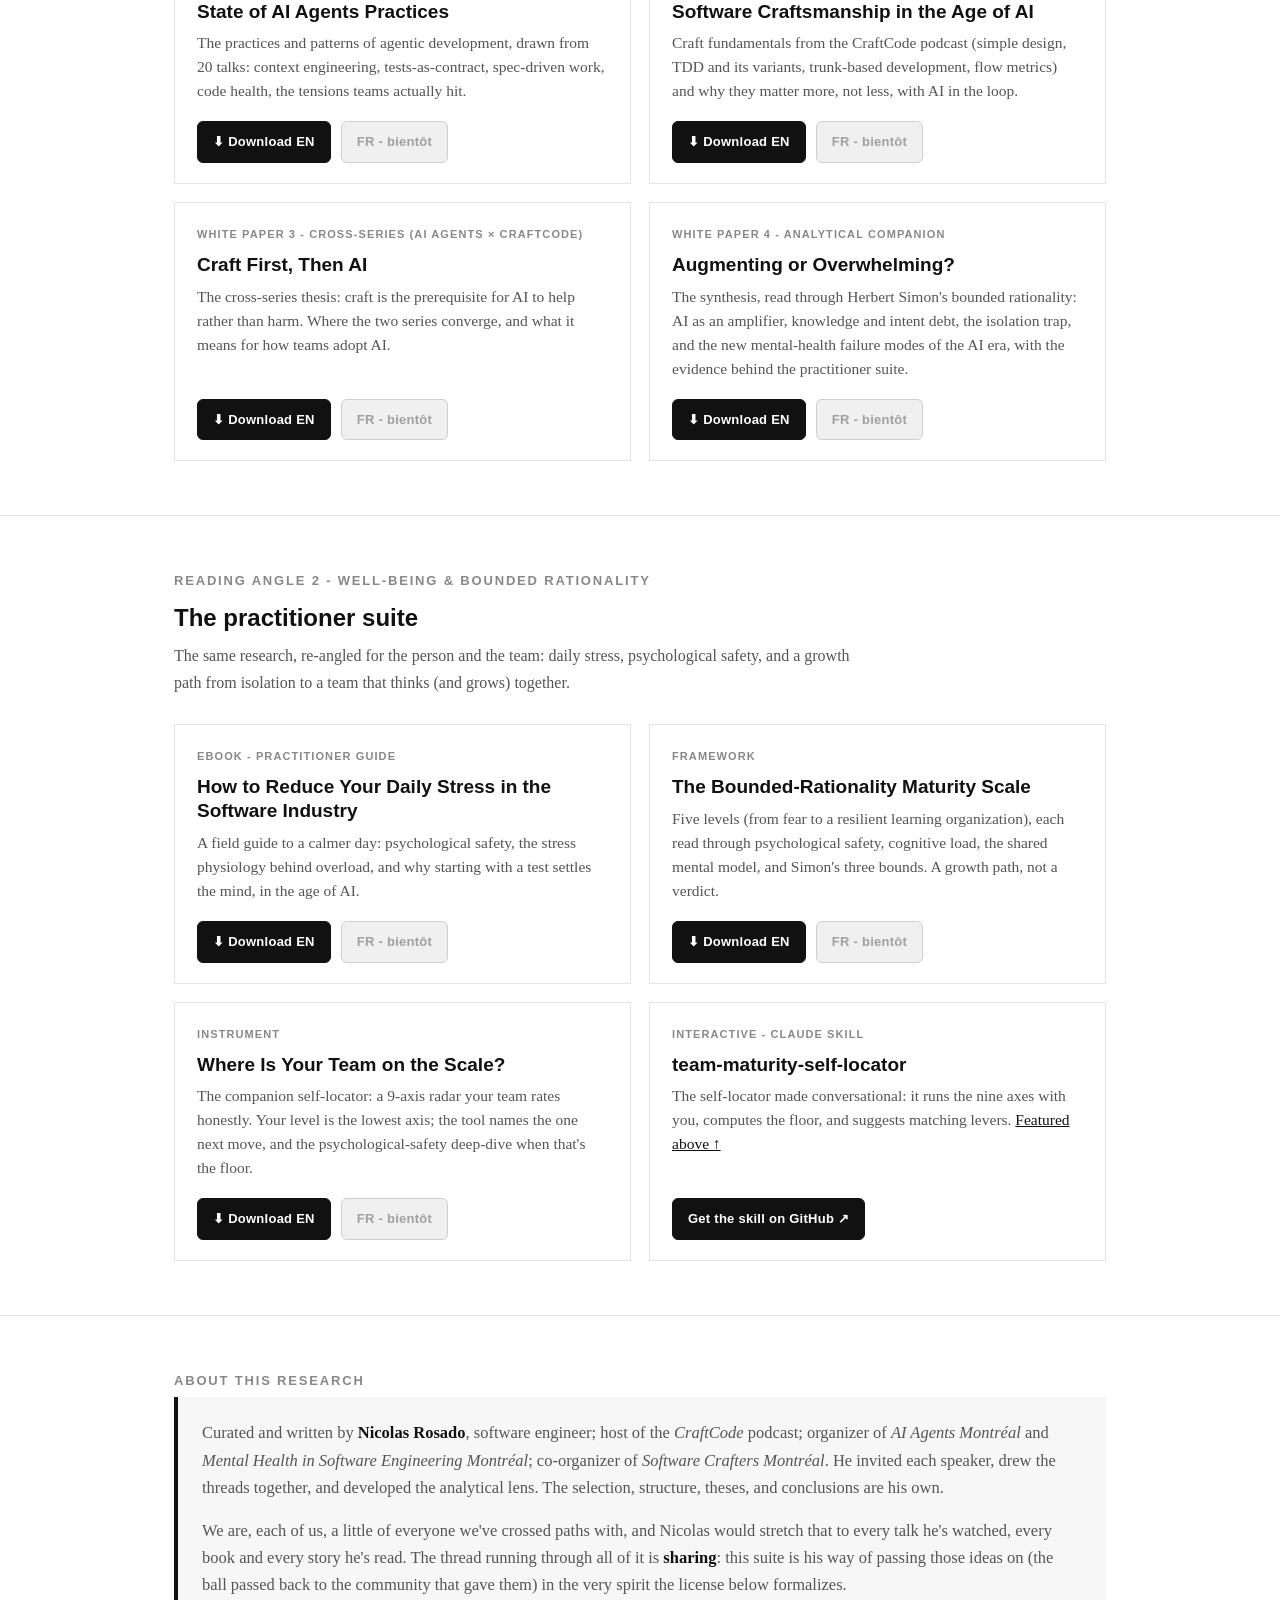
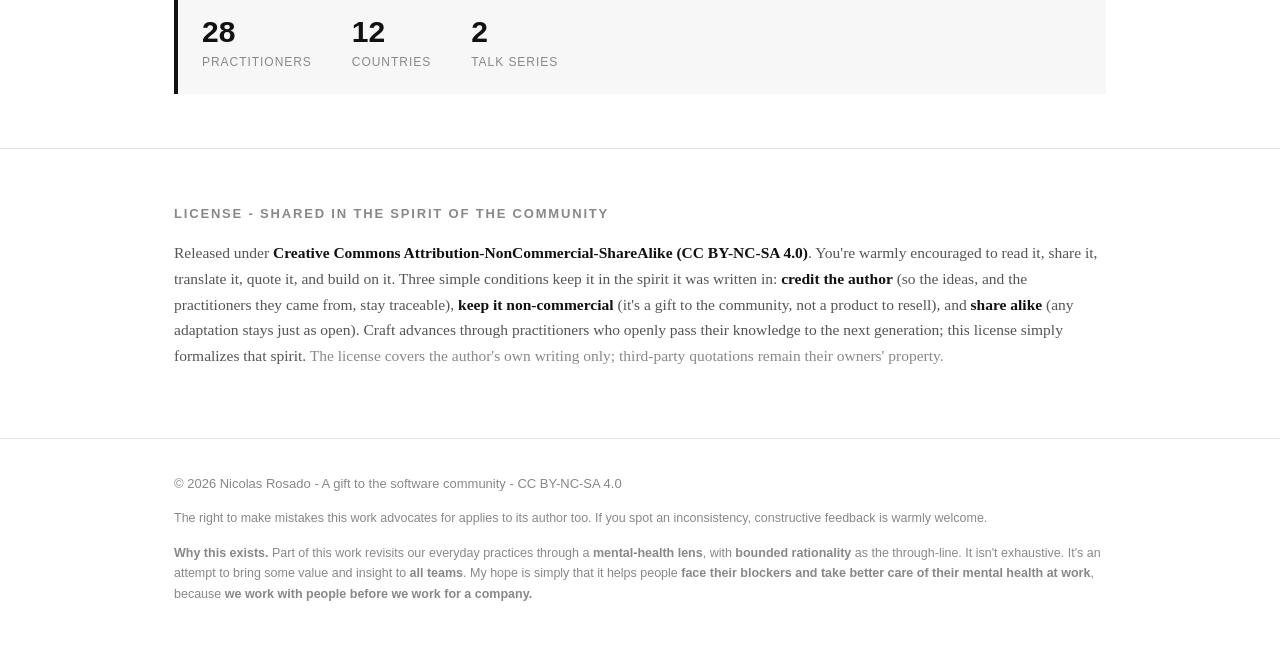
==== commit 3da4e2d4: "Community Talks: remove Beyond Psychological Safety entry Retrait de l'entrée Joseph Pelrine & Weron" ====
--- a/research/bounded-rationality/index.html
+++ b/research/bounded-rationality/index.html
@@ -86,7 +86,7 @@
     </div>
     <p class="note" style="margin-top:18px">🇬🇧 English first. 🇫🇷 <strong style="color:var(--muted)">Version française à venir</strong>. The whole suite is bilingual.</p>
     <div class="btns" style="margin-top:24px">
-      <a class="btn" href="https://github.com/nicolasrosado/aiagents-montreal/releases/download/bounded-rationality-v1.0.0/bounded-rationality-suite-en-v1.0.0.zip">⬇ Download the full bundle - EN</a>
+      <a class="btn" href="https://github.com/nicolasrosado/aiagents-montreal/releases/latest/download/bounded-rationality-suite-en.zip">⬇ Download the full bundle - EN</a>
       <span class="btn ghost" aria-disabled="true">Bundle complet - FR <span class="soon">bientôt</span></span>
     </div>
     <p class="note" style="margin-top:8px">One download = all white papers + the ebook + the maturity scale &amp; self-locator + the <em>team-maturity-self-locator</em> skill.</p>
@@ -131,28 +131,28 @@
         <div class="doctype">White paper 1 - AI Agents Montréal (20 talks)</div>
         <h3>State of AI Agents Practices</h3>
         <p>The practices and patterns of agentic development, drawn from 20 talks: context engineering, tests-as-contract, spec-driven work, code health, the tensions teams actually hit.</p>
-        <div class="btns"><a class="btn" href="https://github.com/nicolasrosado/aiagents-montreal/releases/download/bounded-rationality-v1.0.0/state-of-ai-agents-practices.pdf">⬇ Download EN</a><span class="btn ghost" aria-disabled="true">FR - bientôt</span></div>
+        <div class="btns"><a class="btn" href="https://github.com/nicolasrosado/aiagents-montreal/releases/latest/download/state-of-ai-agents-practices.pdf">⬇ Download EN</a><span class="btn ghost" aria-disabled="true">FR - bientôt</span></div>
       </div>
 
       <div class="card">
         <div class="doctype">White paper 2 - CraftCode podcast</div>
         <h3>Software Craftsmanship in the Age of AI</h3>
         <p>Craft fundamentals from the CraftCode podcast (simple design, TDD and its variants, trunk-based development, flow metrics) and why they matter more, not less, with AI in the loop.</p>
-        <div class="btns"><a class="btn" href="https://github.com/nicolasrosado/aiagents-montreal/releases/download/bounded-rationality-v1.0.0/software-craftsmanship-in-the-age-of-ai.pdf">⬇ Download EN</a><span class="btn ghost" aria-disabled="true">FR - bientôt</span></div>
+        <div class="btns"><a class="btn" href="https://github.com/nicolasrosado/aiagents-montreal/releases/latest/download/software-craftsmanship-in-the-age-of-ai.pdf">⬇ Download EN</a><span class="btn ghost" aria-disabled="true">FR - bientôt</span></div>
       </div>
 
       <div class="card">
         <div class="doctype">White paper 3 - cross-series (AI Agents × CraftCode)</div>
         <h3>Craft First, Then AI</h3>
         <p>The cross-series thesis: craft is the prerequisite for AI to help rather than harm. Where the two series converge, and what it means for how teams adopt AI.</p>
-        <div class="btns"><a class="btn" href="https://github.com/nicolasrosado/aiagents-montreal/releases/download/bounded-rationality-v1.0.0/craft-first-then-ai.pdf">⬇ Download EN</a><span class="btn ghost" aria-disabled="true">FR - bientôt</span></div>
+        <div class="btns"><a class="btn" href="https://github.com/nicolasrosado/aiagents-montreal/releases/latest/download/craft-first-then-ai.pdf">⬇ Download EN</a><span class="btn ghost" aria-disabled="true">FR - bientôt</span></div>
       </div>
 
       <div class="card">
         <div class="doctype">White paper 4 - analytical companion</div>
         <h3>Augmenting or Overwhelming?</h3>
         <p>The synthesis, read through Herbert Simon's bounded rationality: AI as an amplifier, knowledge and intent debt, the isolation trap, and the new mental-health failure modes of the AI era, with the evidence behind the practitioner suite.</p>
-        <div class="btns"><a class="btn" href="https://github.com/nicolasrosado/aiagents-montreal/releases/download/bounded-rationality-v1.0.0/augmenting-or-overwhelming.pdf">⬇ Download EN</a><span class="btn ghost" aria-disabled="true">FR - bientôt</span></div>
+        <div class="btns"><a class="btn" href="https://github.com/nicolasrosado/aiagents-montreal/releases/latest/download/augmenting-or-overwhelming.pdf">⬇ Download EN</a><span class="btn ghost" aria-disabled="true">FR - bientôt</span></div>
       </div>
 
     </div>
@@ -171,21 +171,21 @@
         <div class="doctype">Ebook - practitioner guide</div>
         <h3>How to Reduce Your Daily Stress in the Software Industry</h3>
         <p>A field guide to a calmer day: psychological safety, the stress physiology behind overload, and why starting with a test settles the mind, in the age of AI.</p>
-        <div class="btns"><a class="btn" href="https://github.com/nicolasrosado/aiagents-montreal/releases/download/bounded-rationality-v1.0.0/how-to-reduce-your-daily-stress.pdf">⬇ Download EN</a><span class="btn ghost" aria-disabled="true">FR - bientôt</span></div>
+        <div class="btns"><a class="btn" href="https://github.com/nicolasrosado/aiagents-montreal/releases/latest/download/how-to-reduce-your-daily-stress.pdf">⬇ Download EN</a><span class="btn ghost" aria-disabled="true">FR - bientôt</span></div>
       </div>
 
       <div class="card">
         <div class="doctype">Framework</div>
         <h3>The Bounded-Rationality Maturity Scale</h3>
         <p>Five levels (from fear to a resilient learning organization), each read through psychological safety, cognitive load, the shared mental model, and Simon's three bounds. A growth path, not a verdict.</p>
-        <div class="btns"><a class="btn" href="https://github.com/nicolasrosado/aiagents-montreal/releases/download/bounded-rationality-v1.0.0/bounded-rationality-maturity-scale.pdf">⬇ Download EN</a><span class="btn ghost" aria-disabled="true">FR - bientôt</span></div>
+        <div class="btns"><a class="btn" href="https://github.com/nicolasrosado/aiagents-montreal/releases/latest/download/bounded-rationality-maturity-scale.pdf">⬇ Download EN</a><span class="btn ghost" aria-disabled="true">FR - bientôt</span></div>
       </div>
 
       <div class="card">
         <div class="doctype">Instrument</div>
         <h3>Where Is Your Team on the Scale?</h3>
         <p>The companion self-locator: a 9-axis radar your team rates honestly. Your level is the lowest axis; the tool names the one next move, and the psychological-safety deep-dive when that's the floor.</p>
-        <div class="btns"><a class="btn" href="https://github.com/nicolasrosado/aiagents-montreal/releases/download/bounded-rationality-v1.0.0/where-is-your-team-on-the-scale.pdf">⬇ Download EN</a><span class="btn ghost" aria-disabled="true">FR - bientôt</span></div>
+        <div class="btns"><a class="btn" href="https://github.com/nicolasrosado/aiagents-montreal/releases/latest/download/where-is-your-team-on-the-scale.pdf">⬇ Download EN</a><span class="btn ghost" aria-disabled="true">FR - bientôt</span></div>
       </div>
 
       <div class="card">
@@ -219,7 +219,7 @@
 <section id="license">
   <div class="wrap">
     <div class="k sec-h">License - shared in the spirit of the community</div>
-    <p class="license">Released under <strong>Creative Commons Attribution–NonCommercial–ShareAlike (CC BY-NC-SA 4.0)</strong>. You're warmly encouraged to read it, share it, translate it, quote it, and build on it. Three simple conditions keep it in the spirit it was written in: <strong>credit the author</strong> (so the ideas, and the practitioners they came from, stay traceable), <strong>keep it non-commercial</strong> (it's a gift to the community, not a product to resell), and <strong>share alike</strong> (any adaptation stays just as open). Craft advances through practitioners who openly pass their knowledge to the next generation; this license simply formalizes that spirit. <span style="color:var(--faint)">The license covers the author's own writing only; third-party quotations remain their owners' property.</span></p>
+    <p class="license">Released under <strong>Creative Commons Attribution-NonCommercial-ShareAlike (CC BY-NC-SA 4.0)</strong>. You're warmly encouraged to read it, share it, translate it, quote it, and build on it. Three simple conditions keep it in the spirit it was written in: <strong>credit the author</strong> (so the ideas, and the practitioners they came from, stay traceable), <strong>keep it non-commercial</strong> (it's a gift to the community, not a product to resell), and <strong>share alike</strong> (any adaptation stays just as open). Craft advances through practitioners who openly pass their knowledge to the next generation; this license simply formalizes that spirit. <span style="color:var(--faint)">The license covers the author's own writing only; third-party quotations remain their owners' property.</span></p>
   </div>
 </section>
 
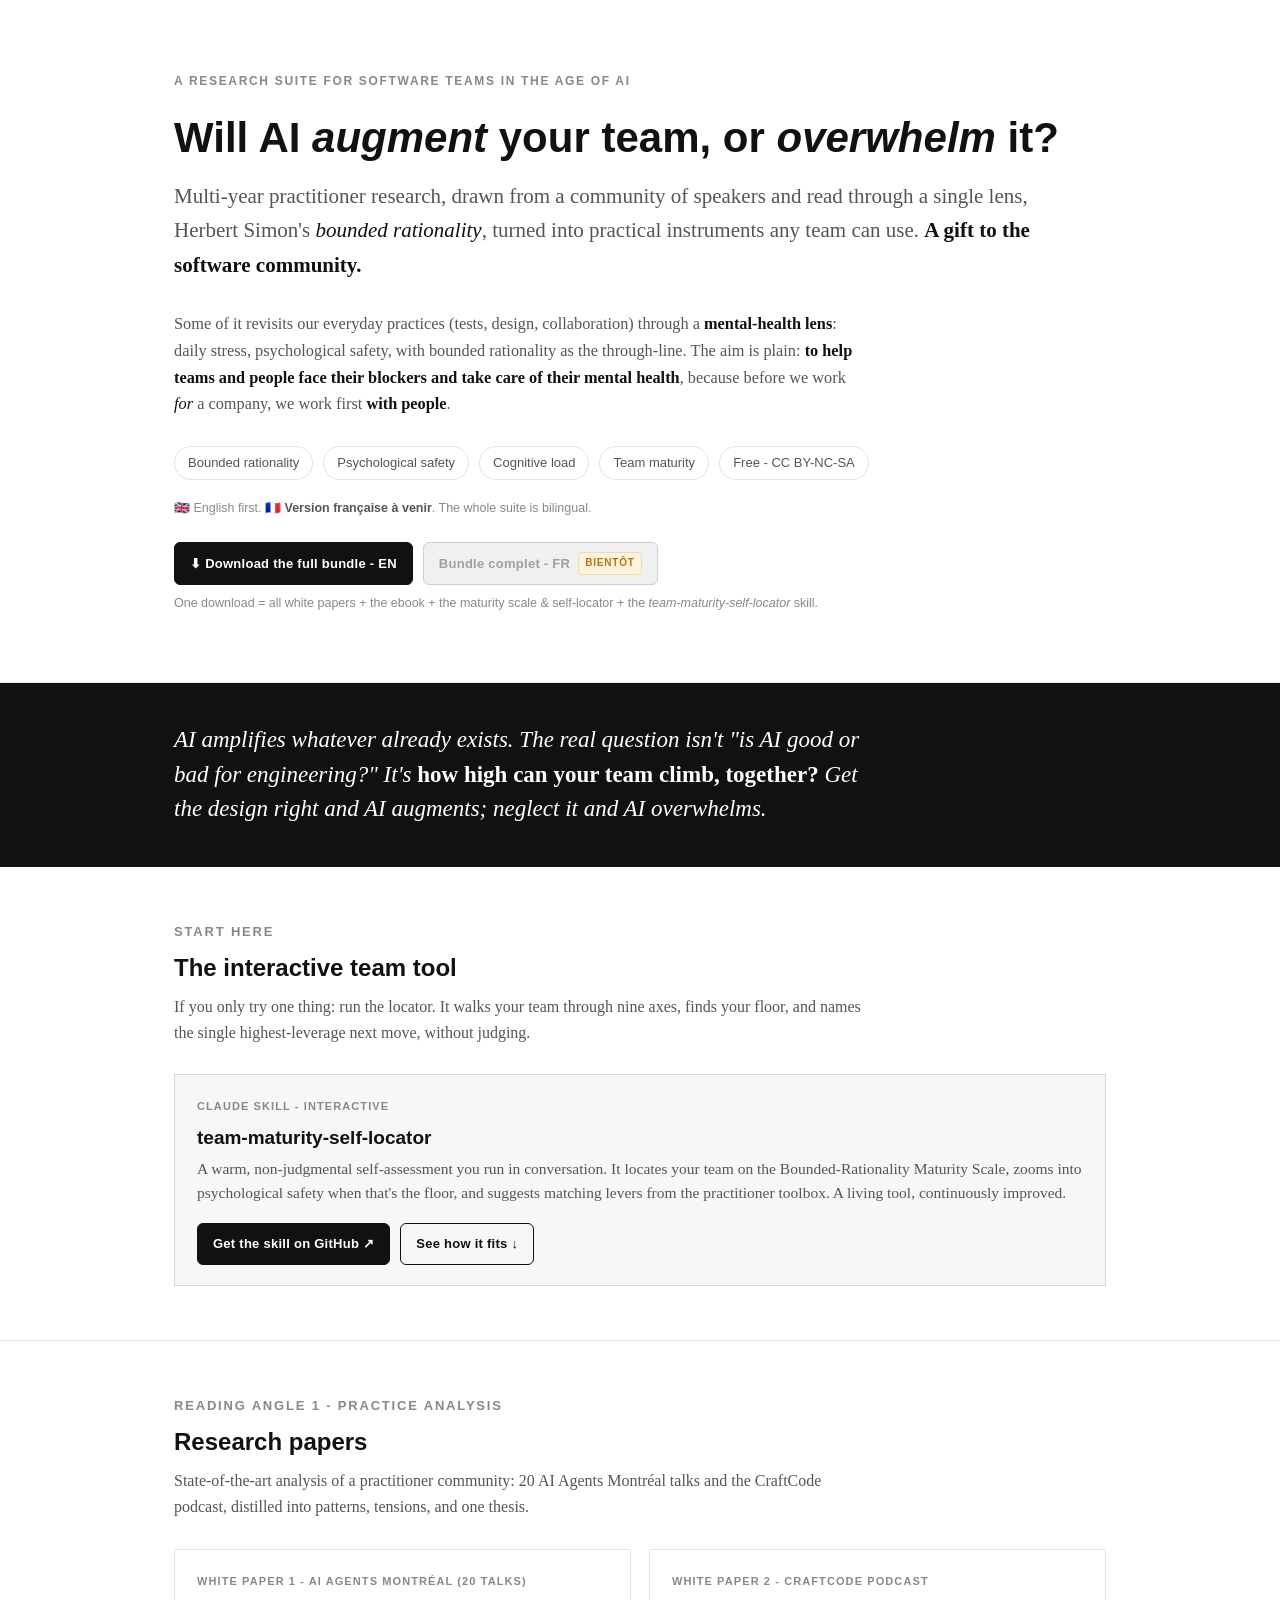
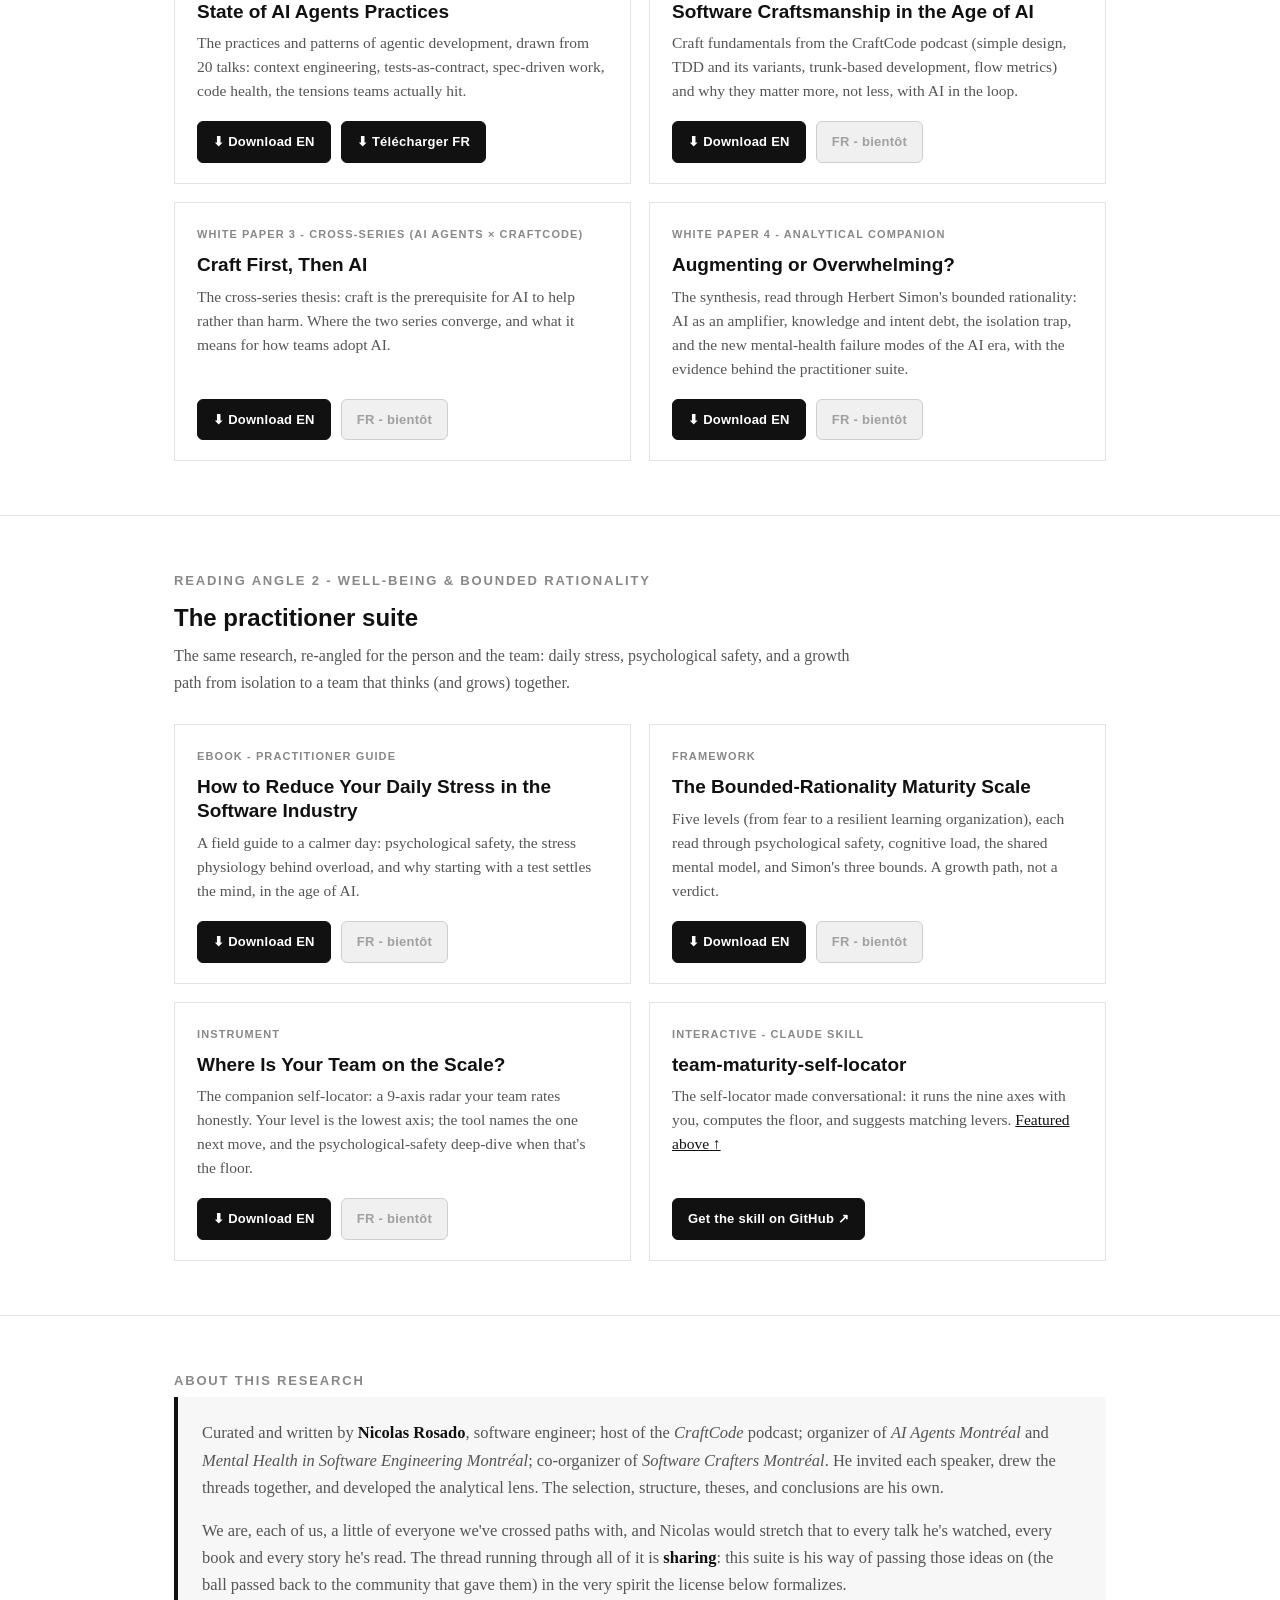
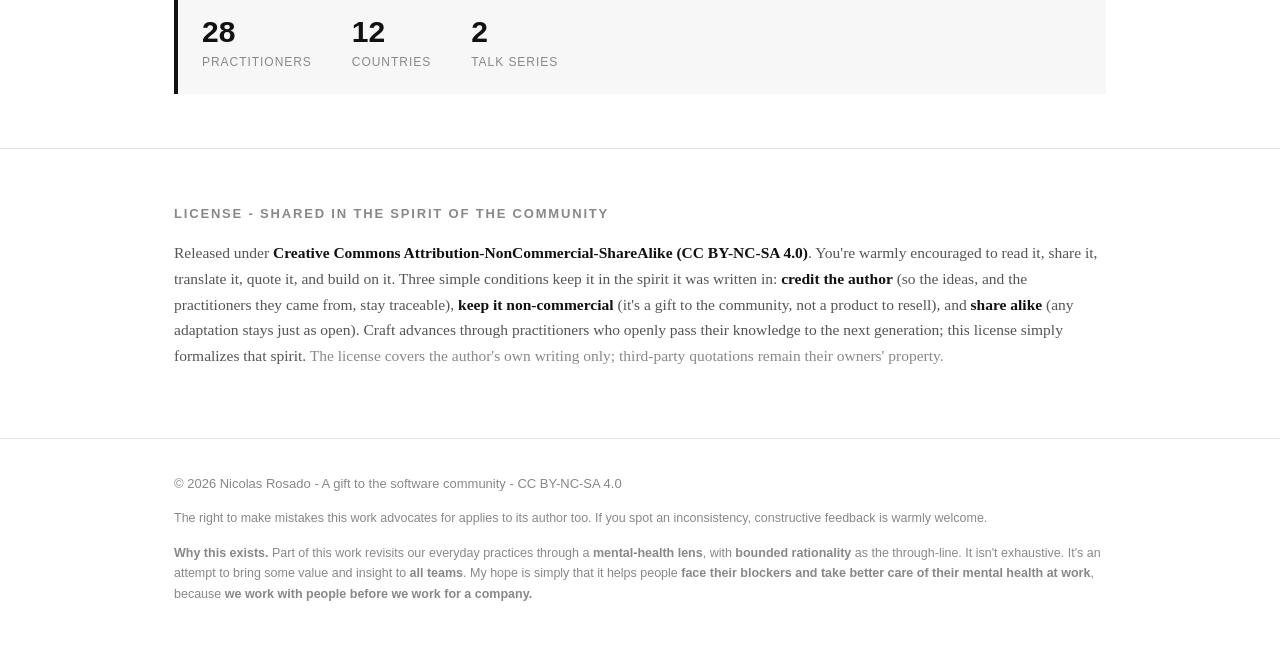
==== commit 3df5ac77: "Bounded-Rationality: enable the FR download for white paper 1 Le premier document français de la sui" ====
--- a/research/bounded-rationality/index.html
+++ b/research/bounded-rationality/index.html
@@ -131,7 +131,7 @@
         <div class="doctype">White paper 1 - AI Agents Montréal (20 talks)</div>
         <h3>State of AI Agents Practices</h3>
         <p>The practices and patterns of agentic development, drawn from 20 talks: context engineering, tests-as-contract, spec-driven work, code health, the tensions teams actually hit.</p>
-        <div class="btns"><a class="btn" href="https://github.com/nicolasrosado/aiagents-montreal/releases/latest/download/state-of-ai-agents-practices.pdf">⬇ Download EN</a><span class="btn ghost" aria-disabled="true">FR - bientôt</span></div>
+        <div class="btns"><a class="btn" href="https://github.com/nicolasrosado/aiagents-montreal/releases/latest/download/state-of-ai-agents-practices.pdf">⬇ Download EN</a><a class="btn" href="https://github.com/nicolasrosado/aiagents-montreal/releases/latest/download/etat-des-pratiques-en-ia-agentique.pdf">⬇ Télécharger FR</a></div>
       </div>
 
       <div class="card">
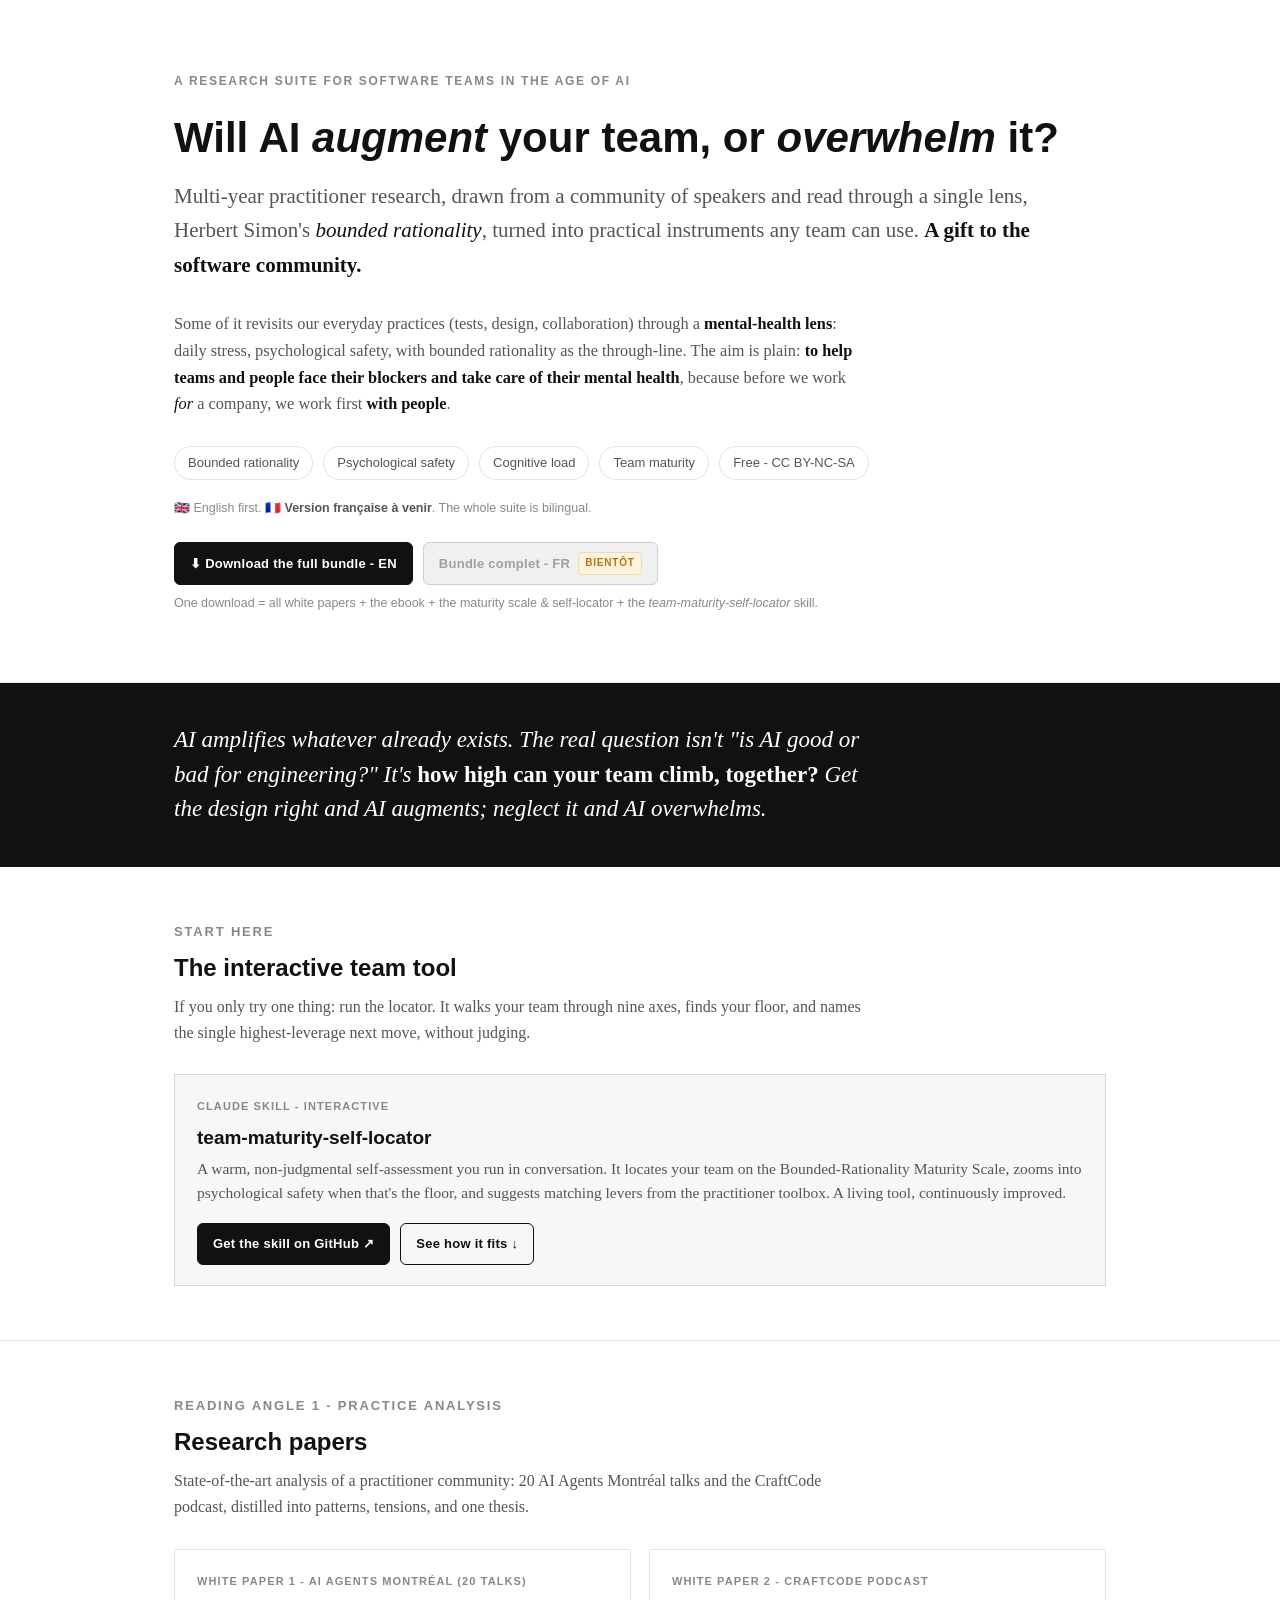
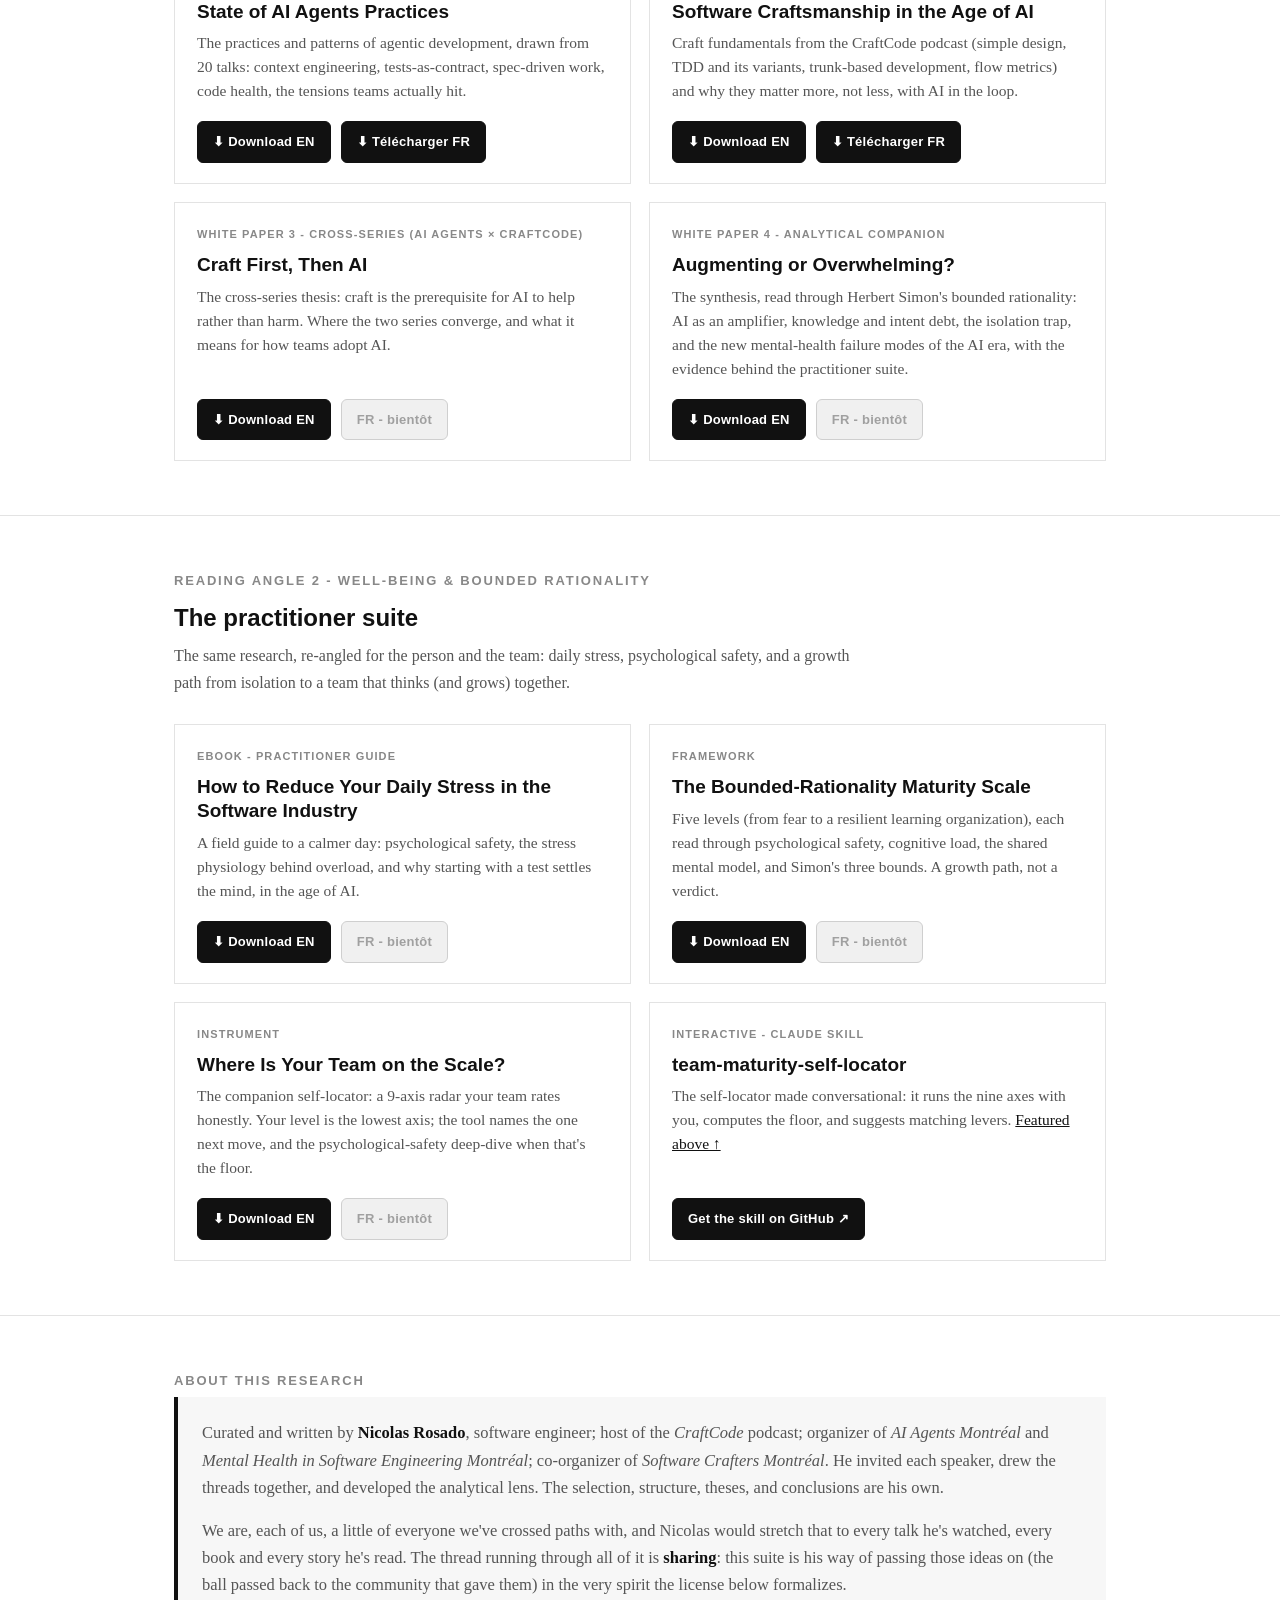
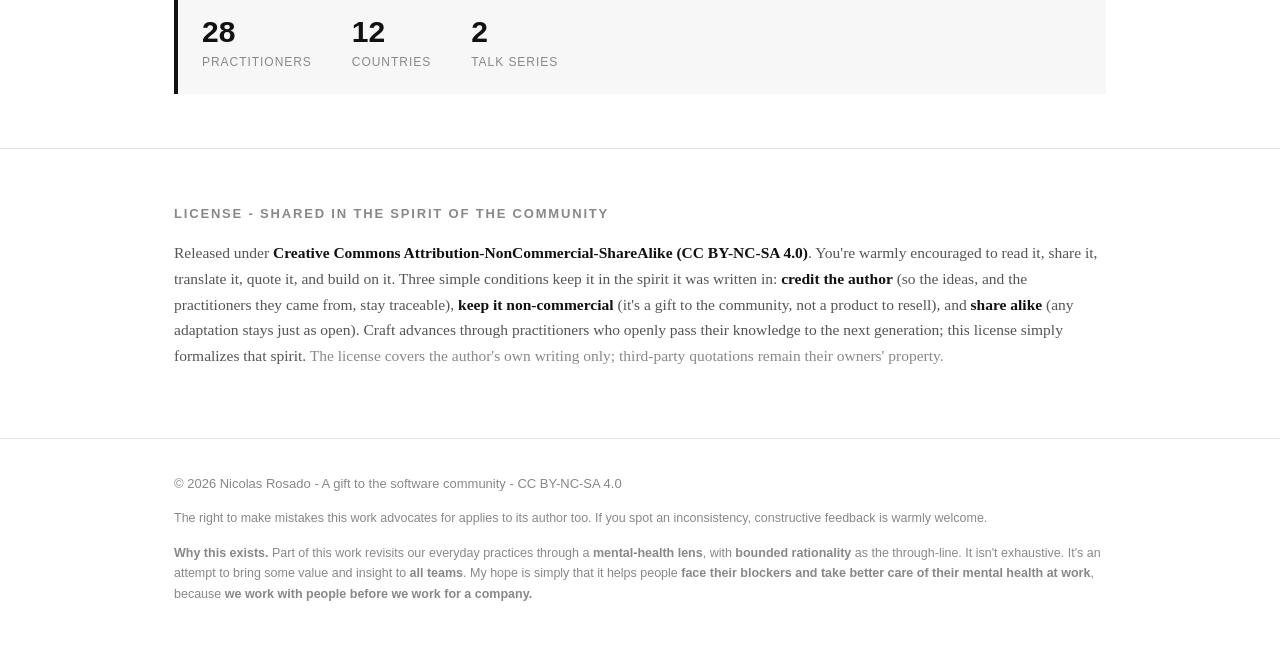
==== commit 914fa64a: "Landing : le bouton FR de wp2 est actif « FR - bientôt » remplacé par le lien de téléchargement vers" ====
--- a/research/bounded-rationality/index.html
+++ b/research/bounded-rationality/index.html
@@ -138,7 +138,7 @@
         <div class="doctype">White paper 2 - CraftCode podcast</div>
         <h3>Software Craftsmanship in the Age of AI</h3>
         <p>Craft fundamentals from the CraftCode podcast (simple design, TDD and its variants, trunk-based development, flow metrics) and why they matter more, not less, with AI in the loop.</p>
-        <div class="btns"><a class="btn" href="https://github.com/nicolasrosado/aiagents-montreal/releases/latest/download/software-craftsmanship-in-the-age-of-ai.pdf">⬇ Download EN</a><span class="btn ghost" aria-disabled="true">FR - bientôt</span></div>
+        <div class="btns"><a class="btn" href="https://github.com/nicolasrosado/aiagents-montreal/releases/latest/download/software-craftsmanship-in-the-age-of-ai.pdf">⬇ Download EN</a><a class="btn" href="https://github.com/nicolasrosado/aiagents-montreal/releases/latest/download/software-craftsmanship-a-l-ere-de-l-ia.pdf">⬇ Télécharger FR</a></div>
       </div>
 
       <div class="card">
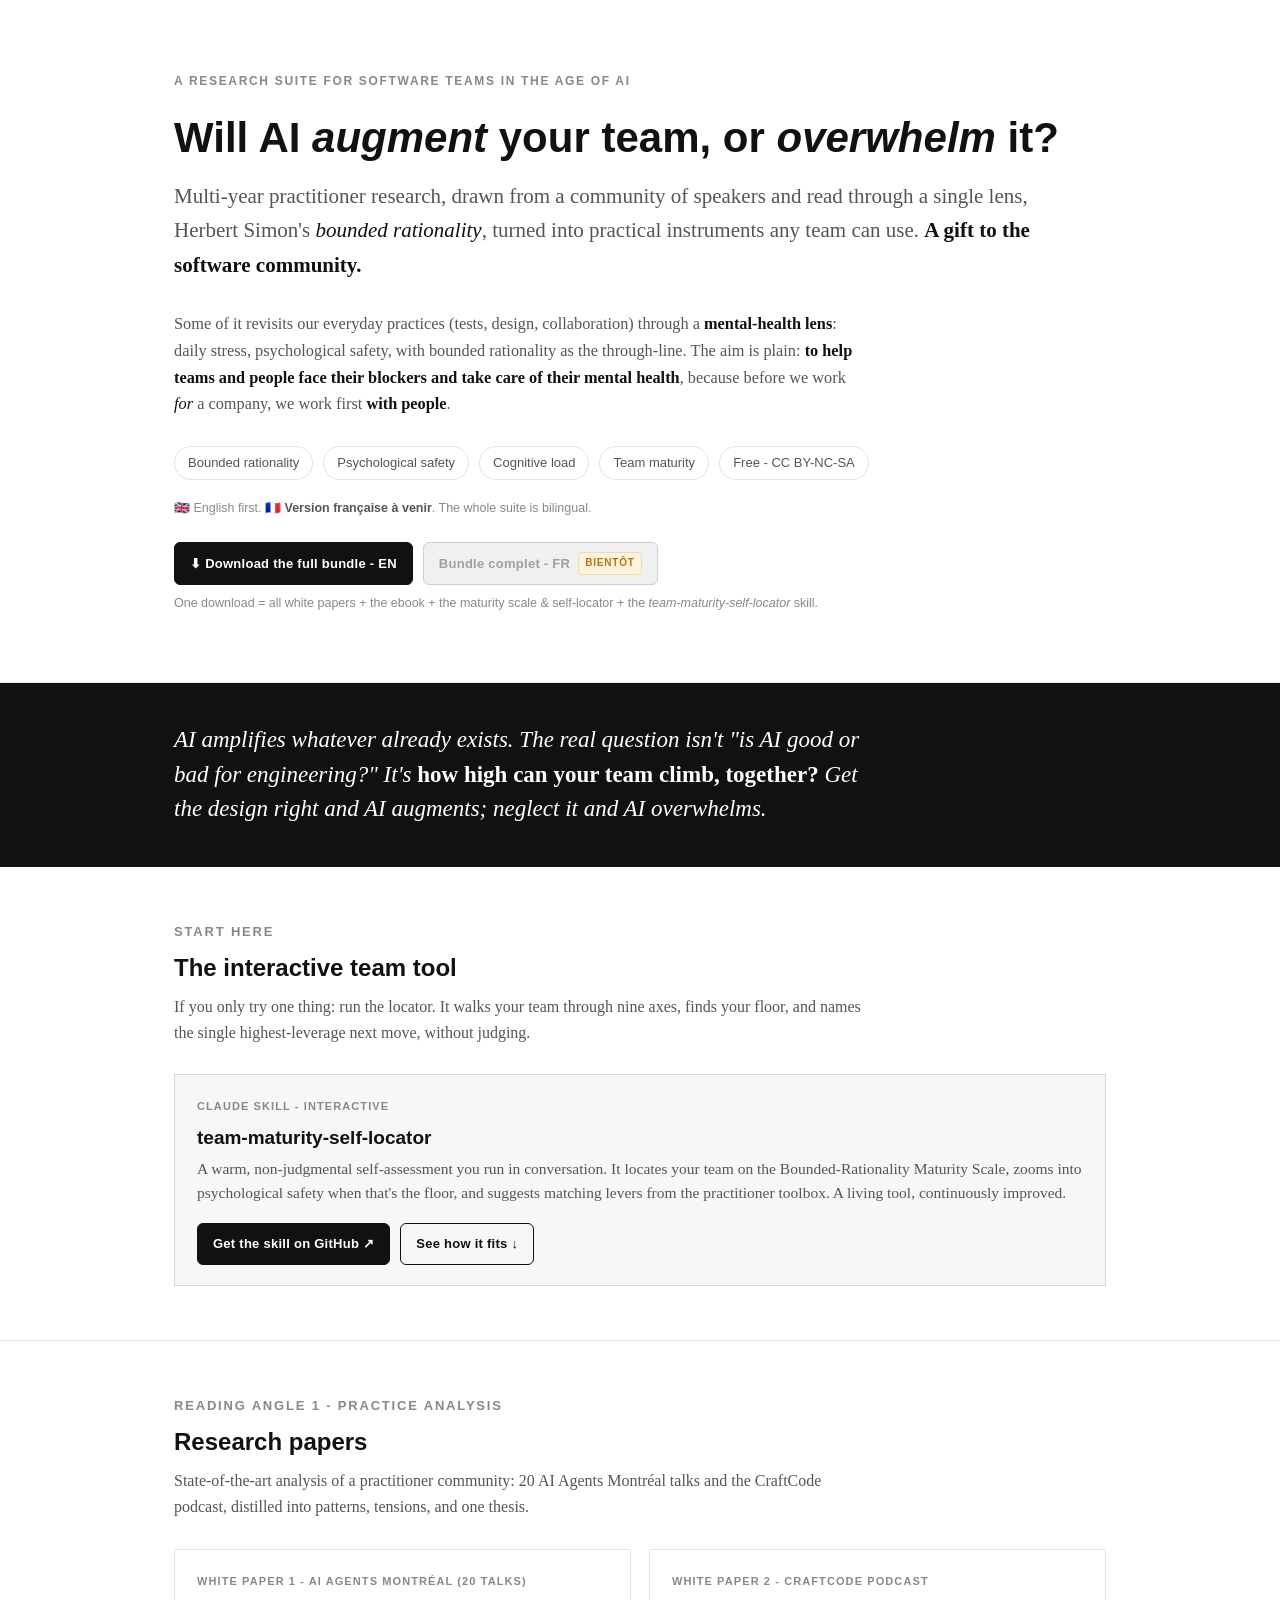
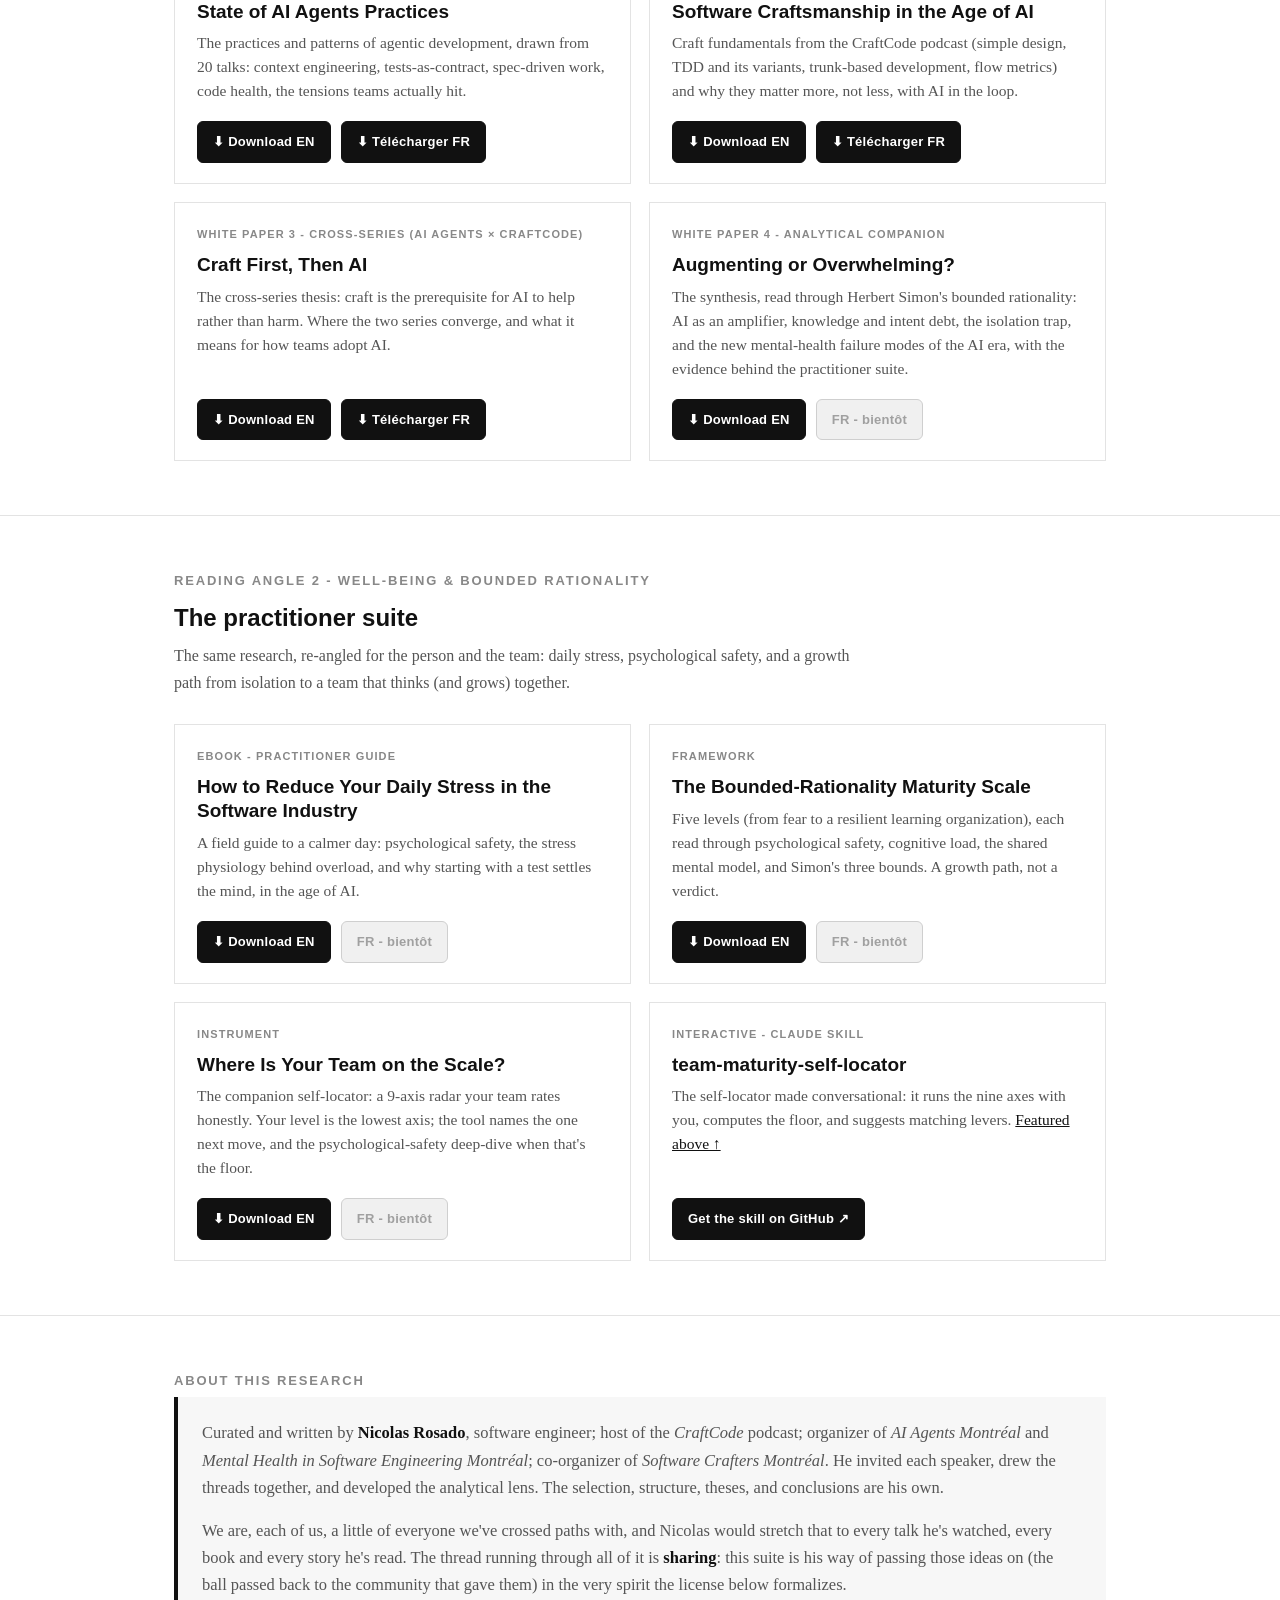
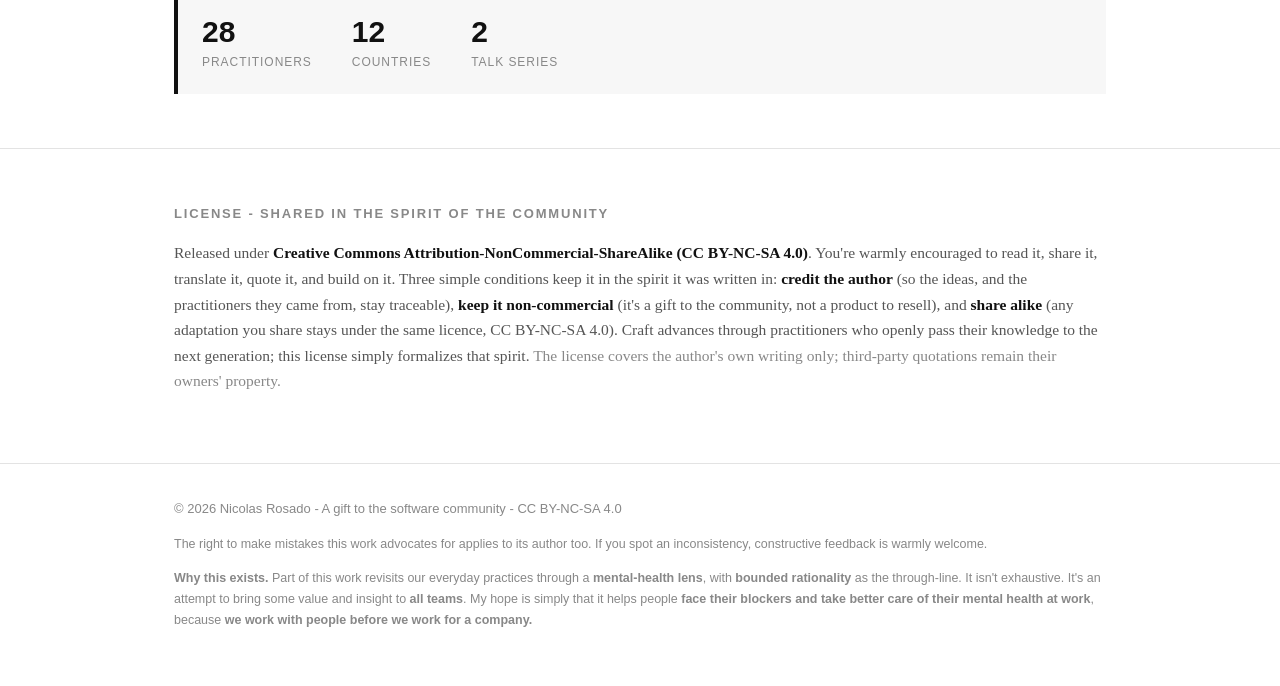
==== commit 734dee4f: "Landing : le bouton FR de wp3 est actif, share alike explicite (v1.2.0) Co-Authored-By: Claude Opus " ====
--- a/research/bounded-rationality/index.html
+++ b/research/bounded-rationality/index.html
@@ -145,7 +145,7 @@
         <div class="doctype">White paper 3 - cross-series (AI Agents × CraftCode)</div>
         <h3>Craft First, Then AI</h3>
         <p>The cross-series thesis: craft is the prerequisite for AI to help rather than harm. Where the two series converge, and what it means for how teams adopt AI.</p>
-        <div class="btns"><a class="btn" href="https://github.com/nicolasrosado/aiagents-montreal/releases/latest/download/craft-first-then-ai.pdf">⬇ Download EN</a><span class="btn ghost" aria-disabled="true">FR - bientôt</span></div>
+        <div class="btns"><a class="btn" href="https://github.com/nicolasrosado/aiagents-montreal/releases/latest/download/craft-first-then-ai.pdf">⬇ Download EN</a><a class="btn" href="https://github.com/nicolasrosado/aiagents-montreal/releases/latest/download/le-craft-d-abord-l-ia-ensuite.pdf">⬇ Télécharger FR</a></div>
       </div>
 
       <div class="card">
@@ -219,7 +219,7 @@
 <section id="license">
   <div class="wrap">
     <div class="k sec-h">License - shared in the spirit of the community</div>
-    <p class="license">Released under <strong>Creative Commons Attribution-NonCommercial-ShareAlike (CC BY-NC-SA 4.0)</strong>. You're warmly encouraged to read it, share it, translate it, quote it, and build on it. Three simple conditions keep it in the spirit it was written in: <strong>credit the author</strong> (so the ideas, and the practitioners they came from, stay traceable), <strong>keep it non-commercial</strong> (it's a gift to the community, not a product to resell), and <strong>share alike</strong> (any adaptation stays just as open). Craft advances through practitioners who openly pass their knowledge to the next generation; this license simply formalizes that spirit. <span style="color:var(--faint)">The license covers the author's own writing only; third-party quotations remain their owners' property.</span></p>
+    <p class="license">Released under <strong>Creative Commons Attribution-NonCommercial-ShareAlike (CC BY-NC-SA 4.0)</strong>. You're warmly encouraged to read it, share it, translate it, quote it, and build on it. Three simple conditions keep it in the spirit it was written in: <strong>credit the author</strong> (so the ideas, and the practitioners they came from, stay traceable), <strong>keep it non-commercial</strong> (it's a gift to the community, not a product to resell), and <strong>share alike</strong> (any adaptation you share stays under the same licence, CC BY-NC-SA 4.0). Craft advances through practitioners who openly pass their knowledge to the next generation; this license simply formalizes that spirit. <span style="color:var(--faint)">The license covers the author's own writing only; third-party quotations remain their owners' property.</span></p>
   </div>
 </section>
 
